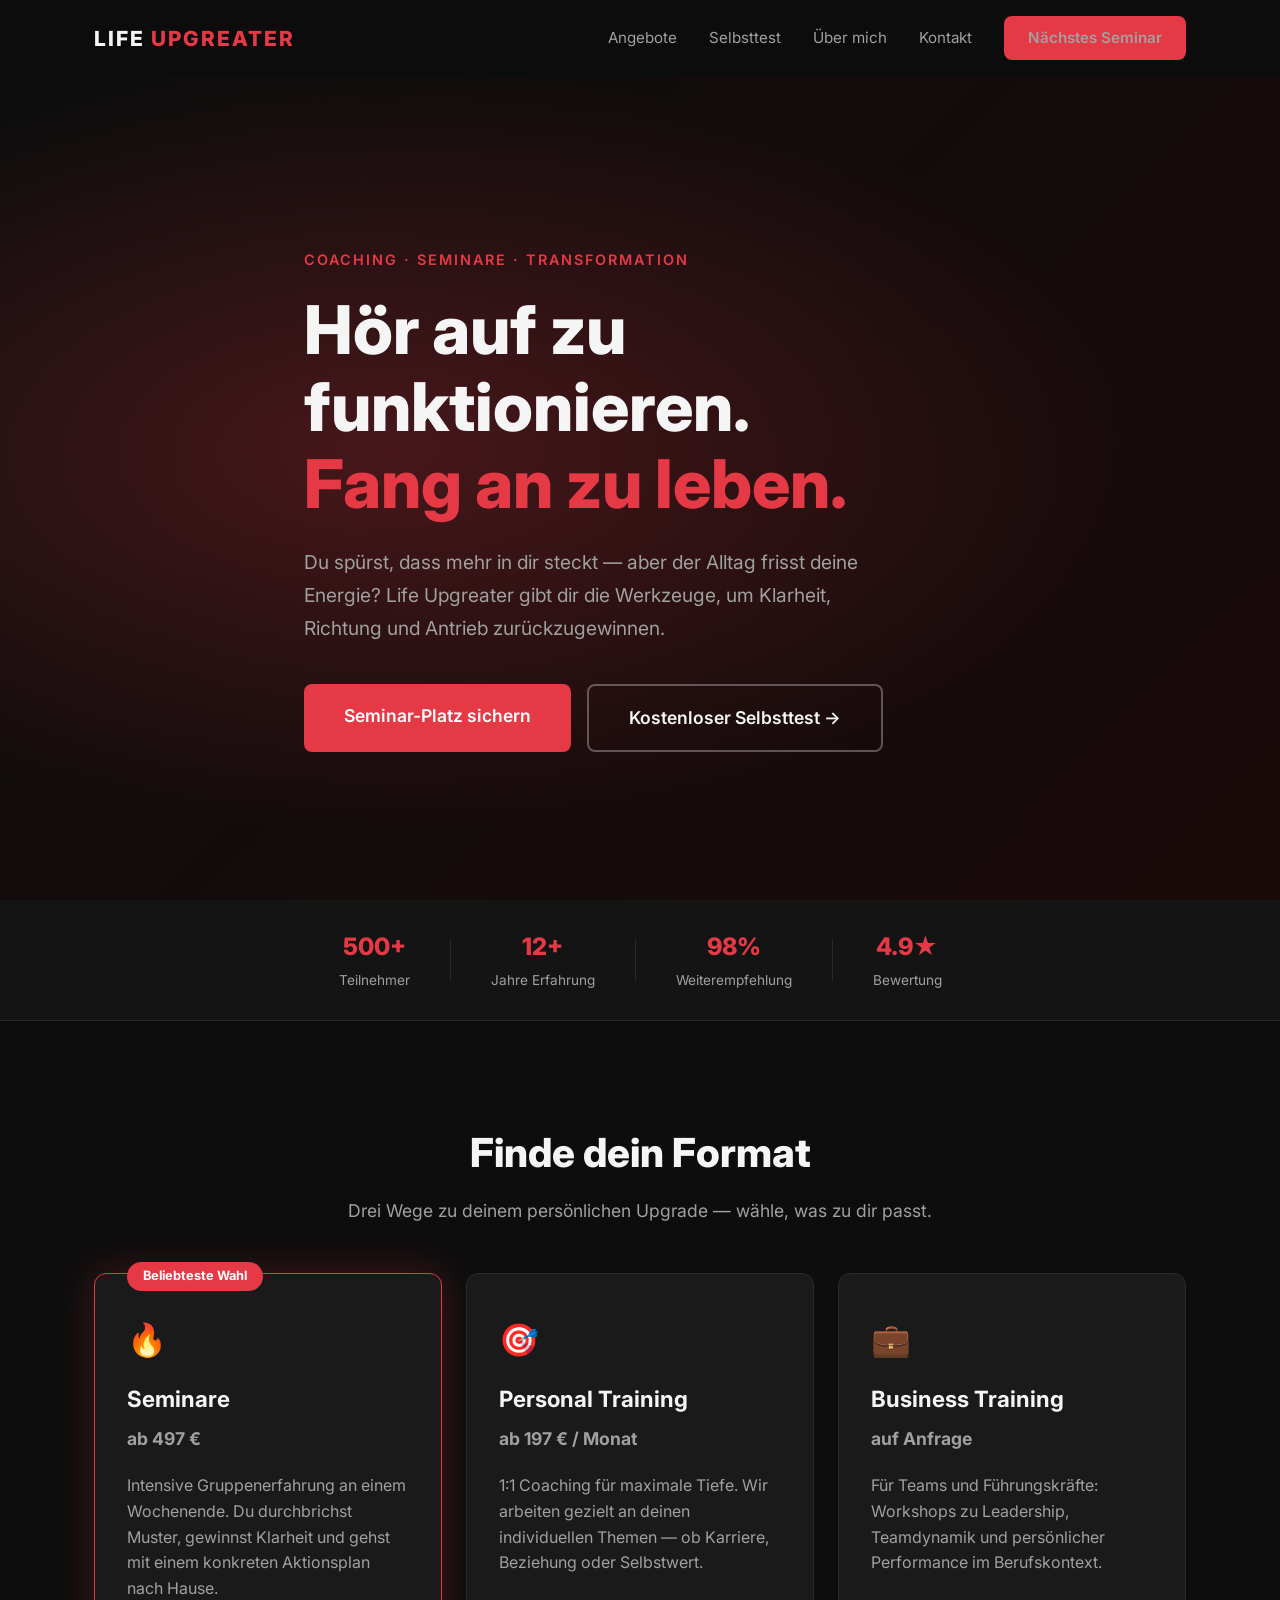
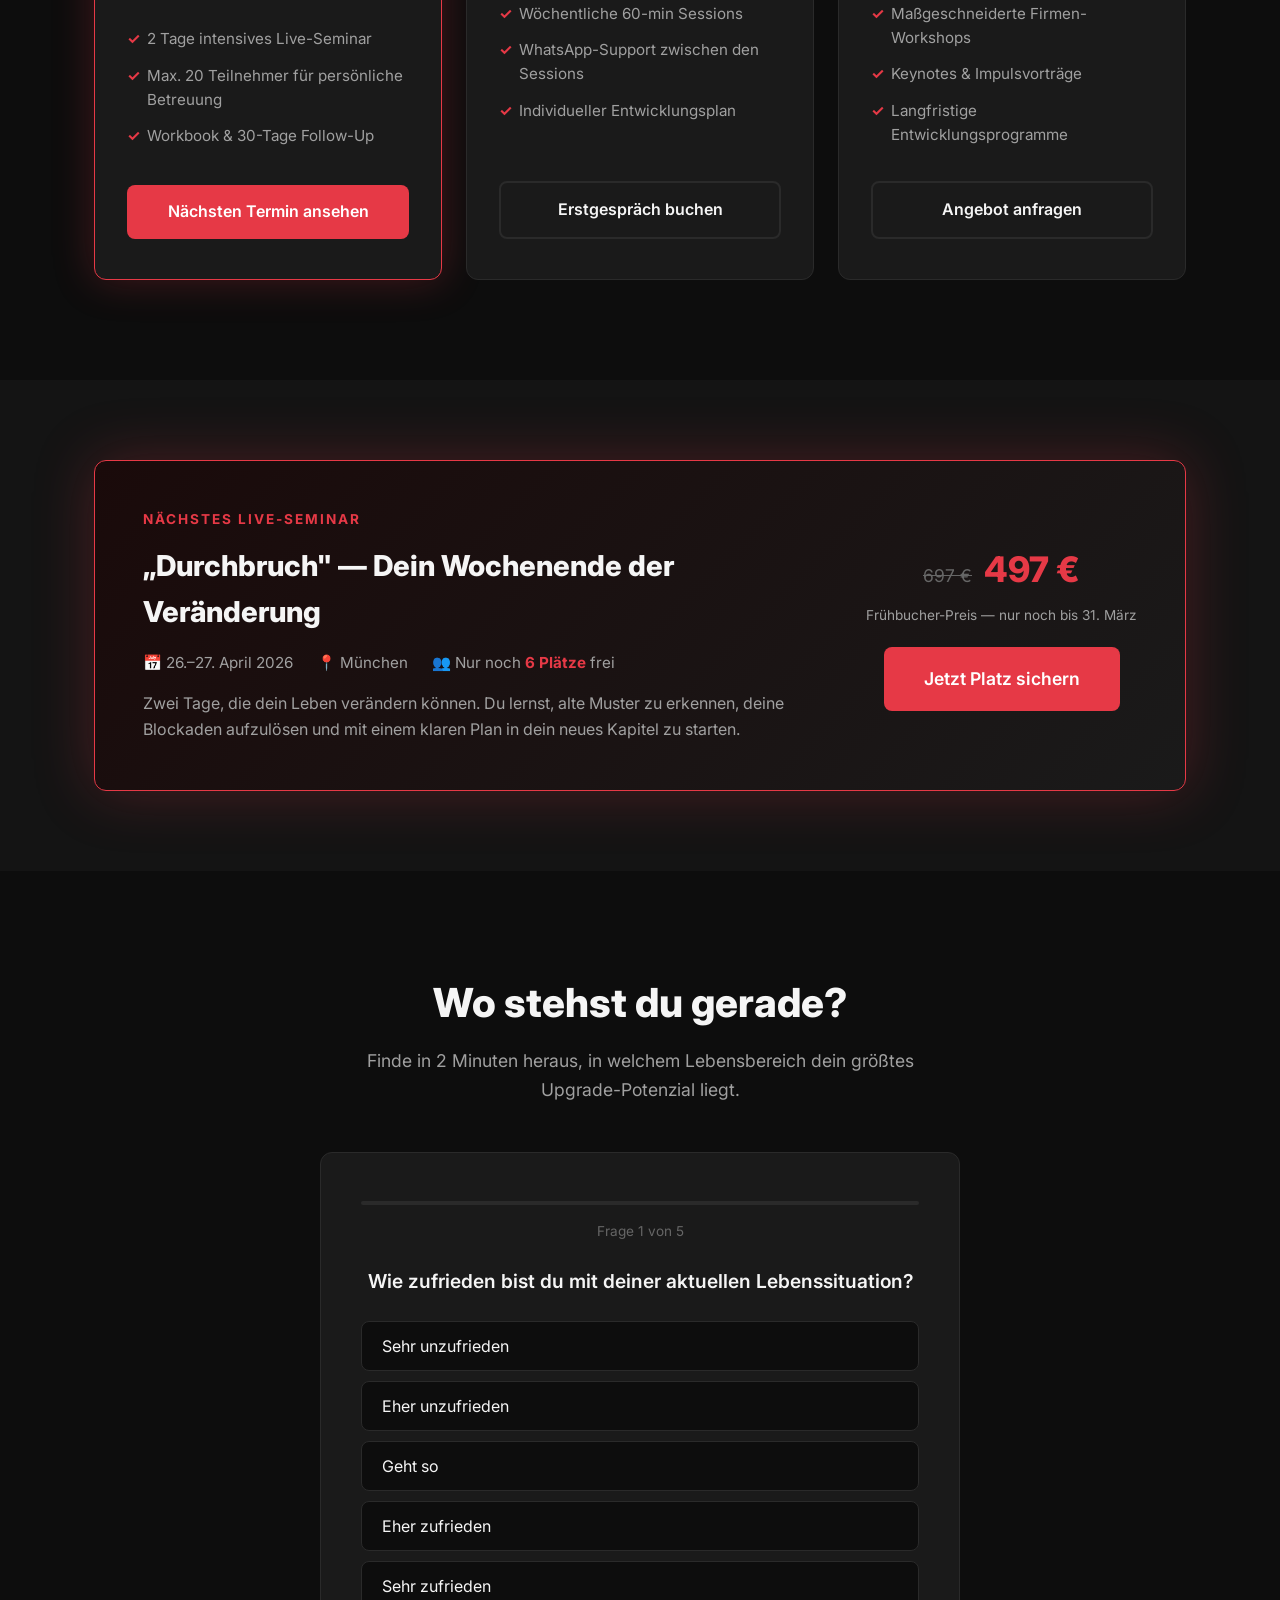
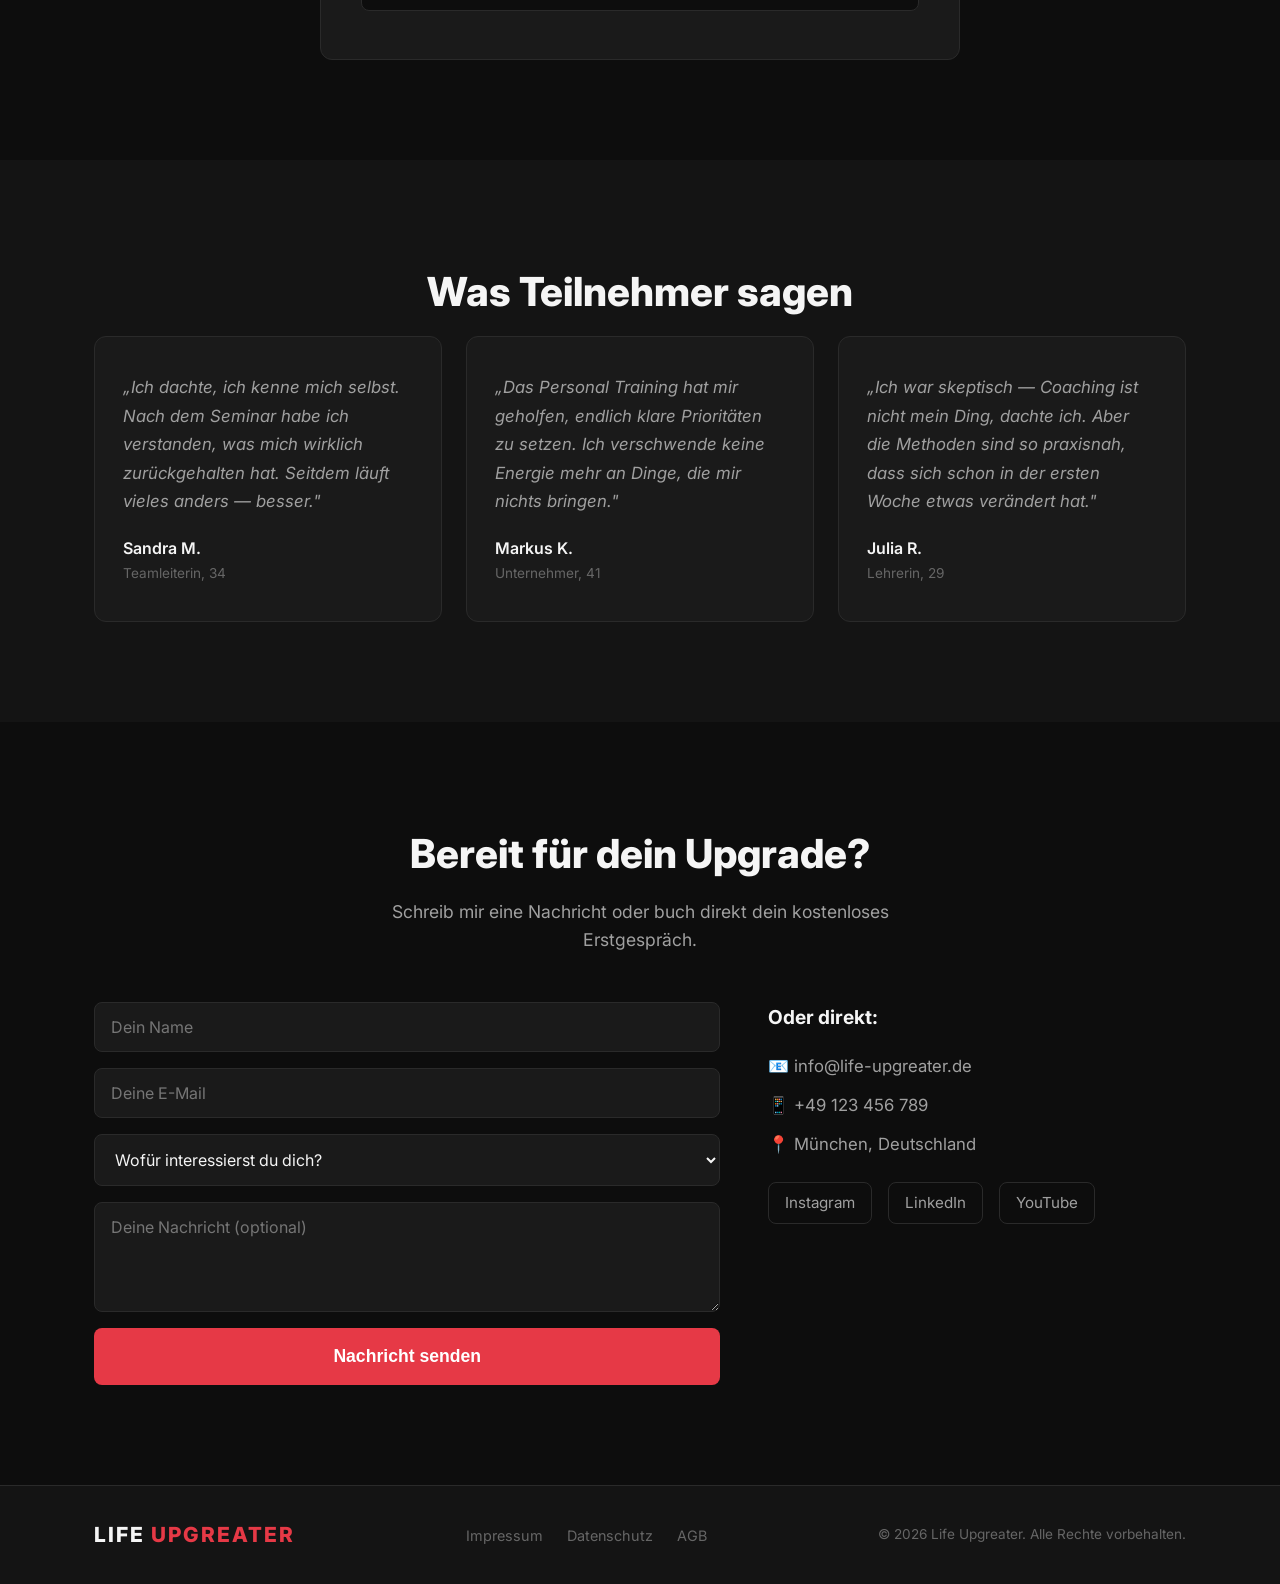
==== index.html @ 31b73127 "feat: Life Upgreater homepage with dark theme and conversion strategy - Hero section with dual CTA (" ====
<!DOCTYPE html>
<html lang="de">
<head>
  <meta charset="UTF-8">
  <meta name="viewport" content="width=device-width, initial-scale=1.0">
  <title>Life Upgreater — Dein Upgrade beginnt jetzt</title>
  <link rel="stylesheet" href="styles.css">
  <link rel="preconnect" href="https://fonts.googleapis.com">
  <link href="https://fonts.googleapis.com/css2?family=Inter:wght@400;500;600;700;800&display=swap" rel="stylesheet">
</head>
<body>

  <!-- ===================== NAVIGATION ===================== -->
  <nav class="navbar">
    <div class="container nav-container">
      <a href="#" class="logo">LIFE <span>UPGREATER</span></a>
      <button class="nav-toggle" aria-label="Menü öffnen">
        <span></span><span></span><span></span>
      </button>
      <ul class="nav-links">
        <li><a href="#angebote">Angebote</a></li>
        <li><a href="#selbsttest">Selbsttest</a></li>
        <li><a href="#ueber">Über mich</a></li>
        <li><a href="#kontakt">Kontakt</a></li>
        <li><a href="#seminar" class="btn btn-nav">Nächstes Seminar</a></li>
      </ul>
    </div>
  </nav>

  <!-- ===================== HERO SECTION ===================== -->
  <header class="hero" id="hero">
    <div class="hero-overlay"></div>
    <div class="container hero-content">
      <p class="hero-tag">Coaching · Seminare · Transformation</p>
      <h1>Hör auf zu funktionieren.<br><span class="highlight">Fang an zu leben.</span></h1>
      <p class="hero-sub">Du spürst, dass mehr in dir steckt — aber der Alltag frisst deine Energie? Life Upgreater gibt dir die Werkzeuge, um Klarheit, Richtung und Antrieb zurückzugewinnen.</p>
      <div class="hero-ctas">
        <a href="#seminar" class="btn btn-primary btn-lg">Seminar-Platz sichern</a>
        <a href="#selbsttest" class="btn btn-outline btn-lg">Kostenloser Selbsttest →</a>
      </div>
    </div>
  </header>

  <!-- ===================== VERTRAUENSLEISTE (NEU) ===================== -->
  <section class="trust-bar">
    <div class="container trust-container">
      <div class="trust-item">
        <span class="trust-number">500+</span>
        <span class="trust-label">Teilnehmer</span>
      </div>
      <div class="trust-divider"></div>
      <div class="trust-item">
        <span class="trust-number">12+</span>
        <span class="trust-label">Jahre Erfahrung</span>
      </div>
      <div class="trust-divider"></div>
      <div class="trust-item">
        <span class="trust-number">98%</span>
        <span class="trust-label">Weiterempfehlung</span>
      </div>
      <div class="trust-divider"></div>
      <div class="trust-item">
        <span class="trust-number">4.9★</span>
        <span class="trust-label">Bewertung</span>
      </div>
    </div>
  </section>

  <!-- ===================== ANGEBOTE (3 KARTEN) ===================== -->
  <section class="angebote" id="angebote">
    <div class="container">
      <h2 class="section-title">Finde dein Format</h2>
      <p class="section-sub">Drei Wege zu deinem persönlichen Upgrade — wähle, was zu dir passt.</p>

      <div class="cards-grid">
        <!-- Karte 1: Seminare (Hauptprodukt) -->
        <div class="card card-featured">
          <div class="card-badge">Beliebteste Wahl</div>
          <div class="card-icon">🔥</div>
          <h3>Seminare</h3>
          <p class="card-price">ab 497 €</p>
          <p>Intensive Gruppenerfahrung an einem Wochenende. Du durchbrichst Muster, gewinnst Klarheit und gehst mit einem konkreten Aktionsplan nach Hause.</p>
          <ul class="card-features">
            <li>2 Tage intensives Live-Seminar</li>
            <li>Max. 20 Teilnehmer für persönliche Betreuung</li>
            <li>Workbook & 30-Tage Follow-Up</li>
          </ul>
          <a href="#seminar" class="btn btn-primary">Nächsten Termin ansehen</a>
        </div>

        <!-- Karte 2: Personal Training -->
        <div class="card">
          <div class="card-icon">🎯</div>
          <h3>Personal Training</h3>
          <p class="card-price">ab 197 € / Monat</p>
          <p>1:1 Coaching für maximale Tiefe. Wir arbeiten gezielt an deinen individuellen Themen — ob Karriere, Beziehung oder Selbstwert.</p>
          <ul class="card-features">
            <li>Wöchentliche 60-min Sessions</li>
            <li>WhatsApp-Support zwischen den Sessions</li>
            <li>Individueller Entwicklungsplan</li>
          </ul>
          <a href="#kontakt" class="btn btn-secondary">Erstgespräch buchen</a>
        </div>

        <!-- Karte 3: Business Training -->
        <div class="card">
          <div class="card-icon">💼</div>
          <h3>Business Training</h3>
          <p class="card-price">auf Anfrage</p>
          <p>Für Teams und Führungskräfte: Workshops zu Leadership, Teamdynamik und persönlicher Performance im Berufskontext.</p>
          <ul class="card-features">
            <li>Maßgeschneiderte Firmen-Workshops</li>
            <li>Keynotes & Impulsvorträge</li>
            <li>Langfristige Entwicklungsprogramme</li>
          </ul>
          <a href="#kontakt" class="btn btn-secondary">Angebot anfragen</a>
        </div>
      </div>
    </div>
  </section>

  <!-- ===================== NÄCHSTES SEMINAR (DRINGLICHKEIT) ===================== -->
  <section class="seminar-cta" id="seminar">
    <div class="container">
      <div class="seminar-box">
        <div class="seminar-info">
          <p class="seminar-label">Nächstes Live-Seminar</p>
          <h2>„Durchbruch" — Dein Wochenende der Veränderung</h2>
          <div class="seminar-details">
            <span>📅 26.–27. April 2026</span>
            <span>📍 München</span>
            <span>👥 Nur noch <strong>6 Plätze</strong> frei</span>
          </div>
          <p>Zwei Tage, die dein Leben verändern können. Du lernst, alte Muster zu erkennen, deine Blockaden aufzulösen und mit einem klaren Plan in dein neues Kapitel zu starten.</p>
        </div>
        <div class="seminar-action">
          <p class="seminar-price"><span class="price-old">697 €</span> <span class="price-new">497 €</span></p>
          <p class="price-note">Frühbucher-Preis — nur noch bis 31. März</p>
          <a href="#kontakt" class="btn btn-primary btn-lg">Jetzt Platz sichern</a>
        </div>
      </div>
    </div>
  </section>

  <!-- ===================== SELBSTTEST + E-MAIL CAPTURE ===================== -->
  <section class="selbsttest" id="selbsttest">
    <div class="container">
      <h2 class="section-title">Wo stehst du gerade?</h2>
      <p class="section-sub">Finde in 2 Minuten heraus, in welchem Lebensbereich dein größtes Upgrade-Potenzial liegt.</p>

      <!-- Test Container -->
      <div class="test-container" id="testContainer">
        <!-- Fortschrittsbalken -->
        <div class="test-progress">
          <div class="test-progress-bar" id="progressBar"></div>
        </div>
        <p class="test-step" id="testStep">Frage 1 von 5</p>

        <!-- Fragen -->
        <div class="test-question active" data-question="1">
          <h3>Wie zufrieden bist du mit deiner aktuellen Lebenssituation?</h3>
          <div class="test-options">
            <button class="test-option" data-value="1">Sehr unzufrieden</button>
            <button class="test-option" data-value="2">Eher unzufrieden</button>
            <button class="test-option" data-value="3">Geht so</button>
            <button class="test-option" data-value="4">Eher zufrieden</button>
            <button class="test-option" data-value="5">Sehr zufrieden</button>
          </div>
        </div>

        <div class="test-question" data-question="2">
          <h3>Wie oft fühlst du dich im Alltag energielos oder ausgebrannt?</h3>
          <div class="test-options">
            <button class="test-option" data-value="5">Täglich</button>
            <button class="test-option" data-value="4">Mehrmals pro Woche</button>
            <button class="test-option" data-value="3">Gelegentlich</button>
            <button class="test-option" data-value="2">Selten</button>
            <button class="test-option" data-value="1">Nie</button>
          </div>
        </div>

        <div class="test-question" data-question="3">
          <h3>Hast du klare Ziele für die nächsten 12 Monate?</h3>
          <div class="test-options">
            <button class="test-option" data-value="5">Nein, gar nicht</button>
            <button class="test-option" data-value="4">Vage Vorstellungen</button>
            <button class="test-option" data-value="3">Teilweise</button>
            <button class="test-option" data-value="2">Ja, größtenteils</button>
            <button class="test-option" data-value="1">Ja, glasklar</button>
          </div>
        </div>

        <div class="test-question" data-question="4">
          <h3>Wie gut kannst du Grenzen setzen — beruflich und privat?</h3>
          <div class="test-options">
            <button class="test-option" data-value="5">Sehr schlecht</button>
            <button class="test-option" data-value="4">Eher schlecht</button>
            <button class="test-option" data-value="3">Mittelmäßig</button>
            <button class="test-option" data-value="2">Eher gut</button>
            <button class="test-option" data-value="1">Sehr gut</button>
          </div>
        </div>

        <div class="test-question" data-question="5">
          <h3>Wie oft schiebst du wichtige Entscheidungen vor dir her?</h3>
          <div class="test-options">
            <button class="test-option" data-value="5">Ständig</button>
            <button class="test-option" data-value="4">Oft</button>
            <button class="test-option" data-value="3">Manchmal</button>
            <button class="test-option" data-value="2">Selten</button>
            <button class="test-option" data-value="1">Nie</button>
          </div>
        </div>

        <!-- E-Mail Capture (nach dem Test) -->
        <div class="test-email" id="testEmail">
          <div class="test-email-icon">📊</div>
          <h3>Dein Ergebnis ist bereit!</h3>
          <p>Gib deine E-Mail-Adresse ein und erhalte deine persönliche Auswertung mit konkreten Tipps — kostenlos.</p>
          <form class="email-form" id="emailForm">
            <input type="email" placeholder="Deine E-Mail-Adresse" required>
            <button type="submit" class="btn btn-primary">Ergebnis erhalten</button>
          </form>
          <p class="email-note">Kein Spam. Du kannst dich jederzeit abmelden.</p>
        </div>

        <!-- Ergebnis -->
        <div class="test-result" id="testResult">
          <h3 id="resultTitle"></h3>
          <div class="result-meter">
            <div class="result-meter-fill" id="resultMeter"></div>
          </div>
          <p class="result-score" id="resultScore"></p>
          <p id="resultText"></p>
          <a href="#seminar" class="btn btn-primary">Dein nächster Schritt →</a>
        </div>
      </div>
    </div>
  </section>

  <!-- ===================== ZITAT / TESTIMONIALS ===================== -->
  <section class="testimonials" id="ueber">
    <div class="container">
      <h2 class="section-title">Was Teilnehmer sagen</h2>
      <div class="testimonials-grid">
        <blockquote class="testimonial">
          <p>„Ich dachte, ich kenne mich selbst. Nach dem Seminar habe ich verstanden, was mich wirklich zurückgehalten hat. Seitdem läuft vieles anders — besser."</p>
          <footer>
            <strong>Sandra M.</strong>
            <span>Teamleiterin, 34</span>
          </footer>
        </blockquote>
        <blockquote class="testimonial">
          <p>„Das Personal Training hat mir geholfen, endlich klare Prioritäten zu setzen. Ich verschwende keine Energie mehr an Dinge, die mir nichts bringen."</p>
          <footer>
            <strong>Markus K.</strong>
            <span>Unternehmer, 41</span>
          </footer>
        </blockquote>
        <blockquote class="testimonial">
          <p>„Ich war skeptisch — Coaching ist nicht mein Ding, dachte ich. Aber die Methoden sind so praxisnah, dass sich schon in der ersten Woche etwas verändert hat."</p>
          <footer>
            <strong>Julia R.</strong>
            <span>Lehrerin, 29</span>
          </footer>
        </blockquote>
      </div>
    </div>
  </section>

  <!-- ===================== KONTAKT / FOOTER ===================== -->
  <section class="kontakt" id="kontakt">
    <div class="container">
      <h2 class="section-title">Bereit für dein Upgrade?</h2>
      <p class="section-sub">Schreib mir eine Nachricht oder buch direkt dein kostenloses Erstgespräch.</p>
      <div class="kontakt-grid">
        <form class="kontakt-form" id="kontaktForm">
          <input type="text" placeholder="Dein Name" required>
          <input type="email" placeholder="Deine E-Mail" required>
          <select>
            <option value="" disabled selected>Wofür interessierst du dich?</option>
            <option value="seminar">Seminar</option>
            <option value="personal">Personal Training</option>
            <option value="business">Business Training</option>
            <option value="sonstiges">Sonstiges</option>
          </select>
          <textarea placeholder="Deine Nachricht (optional)" rows="4"></textarea>
          <button type="submit" class="btn btn-primary btn-lg">Nachricht senden</button>
        </form>
        <div class="kontakt-info">
          <h3>Oder direkt:</h3>
          <p>📧 info@life-upgreater.de</p>
          <p>📱 +49 123 456 789</p>
          <p>📍 München, Deutschland</p>
          <div class="social-links">
            <a href="#" aria-label="Instagram">Instagram</a>
            <a href="#" aria-label="LinkedIn">LinkedIn</a>
            <a href="#" aria-label="YouTube">YouTube</a>
          </div>
        </div>
      </div>
    </div>
  </section>

  <footer class="footer">
    <div class="container footer-container">
      <a href="#" class="logo">LIFE <span>UPGREATER</span></a>
      <div class="footer-links">
        <a href="#">Impressum</a>
        <a href="#">Datenschutz</a>
        <a href="#">AGB</a>
      </div>
      <p class="footer-copy">© 2026 Life Upgreater. Alle Rechte vorbehalten.</p>
    </div>
  </footer>

  <script src="script.js"></script>
</body>
</html>
---- styles.css ----
/* ===== RESET & BASE ===== */
*, *::before, *::after {
  margin: 0;
  padding: 0;
  box-sizing: border-box;
}

:root {
  --bg-dark: #0d0d0d;
  --bg-section: #141414;
  --bg-card: #1a1a1a;
  --bg-card-hover: #222;
  --text-primary: #f5f5f5;
  --text-secondary: #a0a0a0;
  --text-muted: #666;
  --accent: #e63946;
  --accent-hover: #ff4d5a;
  --accent-glow: rgba(230, 57, 70, 0.25);
  --border: #2a2a2a;
  --radius: 12px;
  --radius-sm: 8px;
  --transition: 0.3s ease;
}

html {
  scroll-behavior: smooth;
}

body {
  font-family: 'Inter', -apple-system, BlinkMacSystemFont, sans-serif;
  background: var(--bg-dark);
  color: var(--text-primary);
  line-height: 1.6;
  -webkit-font-smoothing: antialiased;
}

.container {
  max-width: 1140px;
  margin: 0 auto;
  padding: 0 24px;
}

img { max-width: 100%; display: block; }
a { text-decoration: none; color: inherit; }
ul { list-style: none; }

/* ===== BUTTONS ===== */
.btn {
  display: inline-block;
  padding: 14px 32px;
  border-radius: var(--radius-sm);
  font-weight: 600;
  font-size: 1rem;
  cursor: pointer;
  transition: var(--transition);
  border: none;
  text-align: center;
}

.btn-primary {
  background: var(--accent);
  color: #fff;
}
.btn-primary:hover {
  background: var(--accent-hover);
  box-shadow: 0 0 24px var(--accent-glow);
  transform: translateY(-2px);
}

.btn-secondary {
  background: transparent;
  color: var(--text-primary);
  border: 2px solid var(--border);
}
.btn-secondary:hover {
  border-color: var(--accent);
  color: var(--accent);
}

.btn-outline {
  background: transparent;
  color: var(--text-primary);
  border: 2px solid rgba(255,255,255,0.3);
}
.btn-outline:hover {
  border-color: #fff;
  background: rgba(255,255,255,0.05);
}

.btn-lg {
  padding: 18px 40px;
  font-size: 1.1rem;
}

.btn-nav {
  padding: 10px 24px;
  background: var(--accent);
  color: #fff;
  border-radius: var(--radius-sm);
  font-size: 0.9rem;
}
.btn-nav:hover {
  background: var(--accent-hover);
}

/* ===== NAVBAR ===== */
.navbar {
  position: fixed;
  top: 0;
  left: 0;
  right: 0;
  z-index: 1000;
  background: rgba(13, 13, 13, 0.9);
  backdrop-filter: blur(12px);
  border-bottom: 1px solid var(--border);
  padding: 16px 0;
}

.nav-container {
  display: flex;
  align-items: center;
  justify-content: space-between;
}

.logo {
  font-size: 1.3rem;
  font-weight: 800;
  letter-spacing: 2px;
  color: var(--text-primary);
}
.logo span {
  color: var(--accent);
}

.nav-links {
  display: flex;
  align-items: center;
  gap: 32px;
}
.nav-links a {
  font-size: 0.95rem;
  color: var(--text-secondary);
  transition: var(--transition);
}
.nav-links a:hover {
  color: var(--text-primary);
}

.nav-toggle {
  display: none;
  flex-direction: column;
  gap: 5px;
  background: none;
  border: none;
  cursor: pointer;
  padding: 4px;
}
.nav-toggle span {
  width: 24px;
  height: 2px;
  background: var(--text-primary);
  transition: var(--transition);
}

/* ===== HERO ===== */
.hero {
  position: relative;
  min-height: 100vh;
  display: flex;
  align-items: center;
  background: linear-gradient(135deg, #0d0d0d 0%, #1a0a0a 100%);
  overflow: hidden;
}

.hero-overlay {
  position: absolute;
  inset: 0;
  background: radial-gradient(ellipse at 30% 50%, var(--accent-glow) 0%, transparent 60%);
  pointer-events: none;
}

.hero-content {
  position: relative;
  z-index: 1;
  max-width: 720px;
  padding-top: 100px;
}

.hero-tag {
  color: var(--accent);
  font-size: 0.9rem;
  font-weight: 600;
  letter-spacing: 2px;
  text-transform: uppercase;
  margin-bottom: 20px;
}

.hero h1 {
  font-size: clamp(2.5rem, 5.5vw, 4.2rem);
  font-weight: 800;
  line-height: 1.15;
  margin-bottom: 24px;
}

.highlight {
  color: var(--accent);
}

.hero-sub {
  font-size: 1.2rem;
  color: var(--text-secondary);
  line-height: 1.7;
  margin-bottom: 40px;
  max-width: 580px;
}

.hero-ctas {
  display: flex;
  gap: 16px;
  flex-wrap: wrap;
}

/* ===== TRUST BAR ===== */
.trust-bar {
  background: var(--bg-section);
  border-bottom: 1px solid var(--border);
  padding: 28px 0;
}

.trust-container {
  display: flex;
  align-items: center;
  justify-content: center;
  gap: 40px;
}

.trust-item {
  display: flex;
  flex-direction: column;
  align-items: center;
  gap: 4px;
}

.trust-number {
  font-size: 1.5rem;
  font-weight: 800;
  color: var(--accent);
}

.trust-label {
  font-size: 0.85rem;
  color: var(--text-secondary);
}

.trust-divider {
  width: 1px;
  height: 40px;
  background: var(--border);
}

/* ===== SECTION TITLES ===== */
.section-title {
  font-size: clamp(1.8rem, 3.5vw, 2.5rem);
  font-weight: 800;
  text-align: center;
  margin-bottom: 12px;
}

.section-sub {
  font-size: 1.1rem;
  color: var(--text-secondary);
  text-align: center;
  max-width: 600px;
  margin: 0 auto 48px;
}

/* ===== ANGEBOTE (CARDS) ===== */
.angebote {
  padding: 100px 0;
  background: var(--bg-dark);
}

.cards-grid {
  display: grid;
  grid-template-columns: repeat(3, 1fr);
  gap: 24px;
}

.card {
  background: var(--bg-card);
  border: 1px solid var(--border);
  border-radius: var(--radius);
  padding: 40px 32px;
  display: flex;
  flex-direction: column;
  transition: var(--transition);
  position: relative;
}
.card:hover {
  background: var(--bg-card-hover);
  transform: translateY(-4px);
  border-color: var(--text-muted);
}

.card-featured {
  border-color: var(--accent);
  box-shadow: 0 0 40px var(--accent-glow);
}
.card-featured:hover {
  border-color: var(--accent-hover);
}

.card-badge {
  position: absolute;
  top: -12px;
  left: 32px;
  background: var(--accent);
  color: #fff;
  font-size: 0.8rem;
  font-weight: 700;
  padding: 4px 16px;
  border-radius: 20px;
}

.card-icon {
  font-size: 2rem;
  margin-bottom: 16px;
}

.card h3 {
  font-size: 1.4rem;
  font-weight: 700;
  margin-bottom: 8px;
}

.card-price {
  color: var(--accent);
  font-weight: 700;
  font-size: 1.1rem;
  margin-bottom: 16px;
}

.card p {
  color: var(--text-secondary);
  margin-bottom: 20px;
  line-height: 1.6;
}

.card-features {
  margin-bottom: 28px;
  flex-grow: 1;
}
.card-features li {
  padding: 6px 0;
  color: var(--text-secondary);
  font-size: 0.95rem;
  position: relative;
  padding-left: 20px;
}
.card-features li::before {
  content: '✓';
  position: absolute;
  left: 0;
  color: var(--accent);
  font-weight: 700;
}

.card .btn {
  width: 100%;
}

/* ===== SEMINAR CTA ===== */
.seminar-cta {
  padding: 80px 0;
  background: var(--bg-section);
}

.seminar-box {
  display: flex;
  align-items: center;
  gap: 60px;
  background: linear-gradient(135deg, #1a0a0a, var(--bg-card));
  border: 1px solid var(--accent);
  border-radius: var(--radius);
  padding: 48px;
  box-shadow: 0 0 60px var(--accent-glow);
}

.seminar-info {
  flex: 1;
}

.seminar-label {
  color: var(--accent);
  font-size: 0.85rem;
  font-weight: 700;
  text-transform: uppercase;
  letter-spacing: 2px;
  margin-bottom: 12px;
}

.seminar-info h2 {
  font-size: 1.8rem;
  font-weight: 800;
  margin-bottom: 16px;
}

.seminar-details {
  display: flex;
  gap: 24px;
  margin-bottom: 16px;
  flex-wrap: wrap;
}
.seminar-details span {
  color: var(--text-secondary);
  font-size: 0.95rem;
}
.seminar-details strong {
  color: var(--accent);
}

.seminar-info p:last-child {
  color: var(--text-secondary);
  line-height: 1.6;
}

.seminar-action {
  text-align: center;
  min-width: 240px;
}

.seminar-price {
  margin-bottom: 8px;
}
.price-old {
  text-decoration: line-through;
  color: var(--text-muted);
  font-size: 1.1rem;
  margin-right: 8px;
}
.price-new {
  font-size: 2.2rem;
  font-weight: 800;
  color: var(--accent);
}
.price-note {
  color: var(--text-secondary);
  font-size: 0.85rem;
  margin-bottom: 20px;
}

/* ===== SELBSTTEST ===== */
.selbsttest {
  padding: 100px 0;
  background: var(--bg-dark);
}

.test-container {
  max-width: 640px;
  margin: 0 auto;
  background: var(--bg-card);
  border: 1px solid var(--border);
  border-radius: var(--radius);
  padding: 48px 40px;
}

.test-progress {
  height: 4px;
  background: var(--border);
  border-radius: 2px;
  margin-bottom: 16px;
  overflow: hidden;
}
.test-progress-bar {
  height: 100%;
  width: 0%;
  background: var(--accent);
  border-radius: 2px;
  transition: width 0.4s ease;
}

.test-step {
  font-size: 0.85rem;
  color: var(--text-muted);
  margin-bottom: 24px;
  text-align: center;
}

.test-question {
  display: none;
}
.test-question.active {
  display: block;
}

.test-question h3 {
  font-size: 1.2rem;
  font-weight: 600;
  text-align: center;
  margin-bottom: 24px;
}

.test-options {
  display: flex;
  flex-direction: column;
  gap: 10px;
}

.test-option {
  background: var(--bg-dark);
  border: 1px solid var(--border);
  color: var(--text-primary);
  padding: 14px 20px;
  border-radius: var(--radius-sm);
  font-size: 1rem;
  cursor: pointer;
  transition: var(--transition);
  text-align: left;
  font-family: inherit;
}
.test-option:hover {
  border-color: var(--accent);
  background: rgba(230, 57, 70, 0.08);
}

.test-email,
.test-result {
  display: none;
  text-align: center;
}

.test-email-icon {
  font-size: 3rem;
  margin-bottom: 16px;
}

.test-email h3,
.test-result h3 {
  font-size: 1.4rem;
  font-weight: 700;
  margin-bottom: 12px;
}

.test-email p {
  color: var(--text-secondary);
  margin-bottom: 24px;
}

.email-form {
  display: flex;
  gap: 12px;
  max-width: 440px;
  margin: 0 auto;
}
.email-form input {
  flex: 1;
  padding: 14px 16px;
  background: var(--bg-dark);
  border: 1px solid var(--border);
  border-radius: var(--radius-sm);
  color: var(--text-primary);
  font-size: 1rem;
  font-family: inherit;
}
.email-form input:focus {
  outline: none;
  border-color: var(--accent);
}

.email-note {
  font-size: 0.8rem;
  color: var(--text-muted);
  margin-top: 12px;
}

.result-meter {
  height: 8px;
  background: var(--border);
  border-radius: 4px;
  margin: 20px 0;
  overflow: hidden;
}
.result-meter-fill {
  height: 100%;
  background: linear-gradient(90deg, #2ecc71, #f1c40f, var(--accent));
  border-radius: 4px;
  transition: width 1s ease;
  width: 0%;
}

.result-score {
  font-size: 1.1rem;
  font-weight: 700;
  color: var(--accent);
  margin-bottom: 12px;
}

.test-result p {
  color: var(--text-secondary);
  margin-bottom: 24px;
}

/* ===== TESTIMONIALS ===== */
.testimonials {
  padding: 100px 0;
  background: var(--bg-section);
}

.testimonials-grid {
  display: grid;
  grid-template-columns: repeat(3, 1fr);
  gap: 24px;
}

.testimonial {
  background: var(--bg-card);
  border: 1px solid var(--border);
  border-radius: var(--radius);
  padding: 36px 28px;
  transition: var(--transition);
}
.testimonial:hover {
  border-color: var(--text-muted);
  transform: translateY(-2px);
}

.testimonial p {
  font-size: 1.05rem;
  line-height: 1.7;
  color: var(--text-secondary);
  font-style: italic;
  margin-bottom: 20px;
}

.testimonial footer {
  display: flex;
  flex-direction: column;
  gap: 2px;
}
.testimonial footer strong {
  color: var(--text-primary);
  font-weight: 600;
}
.testimonial footer span {
  font-size: 0.85rem;
  color: var(--text-muted);
}

/* ===== KONTAKT ===== */
.kontakt {
  padding: 100px 0;
  background: var(--bg-dark);
}

.kontakt-grid {
  display: grid;
  grid-template-columns: 1.2fr 0.8fr;
  gap: 48px;
  align-items: start;
}

.kontakt-form {
  display: flex;
  flex-direction: column;
  gap: 16px;
}

.kontakt-form input,
.kontakt-form select,
.kontakt-form textarea {
  padding: 14px 16px;
  background: var(--bg-card);
  border: 1px solid var(--border);
  border-radius: var(--radius-sm);
  color: var(--text-primary);
  font-size: 1rem;
  font-family: inherit;
  transition: var(--transition);
}
.kontakt-form input:focus,
.kontakt-form select:focus,
.kontakt-form textarea:focus {
  outline: none;
  border-color: var(--accent);
}
.kontakt-form select {
  cursor: pointer;
}
.kontakt-form select option {
  background: var(--bg-card);
}

.kontakt-info h3 {
  font-size: 1.2rem;
  margin-bottom: 20px;
}
.kontakt-info p {
  color: var(--text-secondary);
  margin-bottom: 12px;
  font-size: 1.05rem;
}

.social-links {
  display: flex;
  gap: 16px;
  margin-top: 24px;
}
.social-links a {
  color: var(--text-secondary);
  font-size: 0.95rem;
  transition: var(--transition);
  padding: 8px 16px;
  border: 1px solid var(--border);
  border-radius: var(--radius-sm);
}
.social-links a:hover {
  color: var(--accent);
  border-color: var(--accent);
}

/* ===== FOOTER ===== */
.footer {
  background: var(--bg-section);
  border-top: 1px solid var(--border);
  padding: 32px 0;
}

.footer-container {
  display: flex;
  align-items: center;
  justify-content: space-between;
  flex-wrap: wrap;
  gap: 16px;
}

.footer-links {
  display: flex;
  gap: 24px;
}
.footer-links a {
  color: var(--text-muted);
  font-size: 0.9rem;
  transition: var(--transition);
}
.footer-links a:hover {
  color: var(--text-primary);
}

.footer-copy {
  color: var(--text-muted);
  font-size: 0.85rem;
}

/* ===== RESPONSIVE ===== */
@media (max-width: 968px) {
  .cards-grid,
  .testimonials-grid {
    grid-template-columns: 1fr;
    max-width: 480px;
    margin-left: auto;
    margin-right: auto;
  }

  .seminar-box {
    flex-direction: column;
    text-align: center;
    padding: 36px 24px;
  }

  .seminar-details {
    justify-content: center;
  }

  .kontakt-grid {
    grid-template-columns: 1fr;
  }
}

@media (max-width: 768px) {
  .nav-links {
    display: none;
    position: absolute;
    top: 100%;
    left: 0;
    right: 0;
    background: rgba(13, 13, 13, 0.98);
    flex-direction: column;
    padding: 24px;
    gap: 16px;
    border-bottom: 1px solid var(--border);
  }
  .nav-links.active {
    display: flex;
  }

  .nav-toggle {
    display: flex;
  }

  .hero-content {
    padding-top: 120px;
  }

  .hero-ctas {
    flex-direction: column;
  }
  .hero-ctas .btn {
    text-align: center;
  }

  .trust-container {
    flex-wrap: wrap;
    gap: 24px;
  }
  .trust-divider {
    display: none;
  }
  .trust-item {
    flex: 0 0 calc(50% - 12px);
  }

  .test-container {
    padding: 32px 20px;
  }

  .email-form {
    flex-direction: column;
  }

  .footer-container {
    flex-direction: column;
    text-align: center;
  }
}
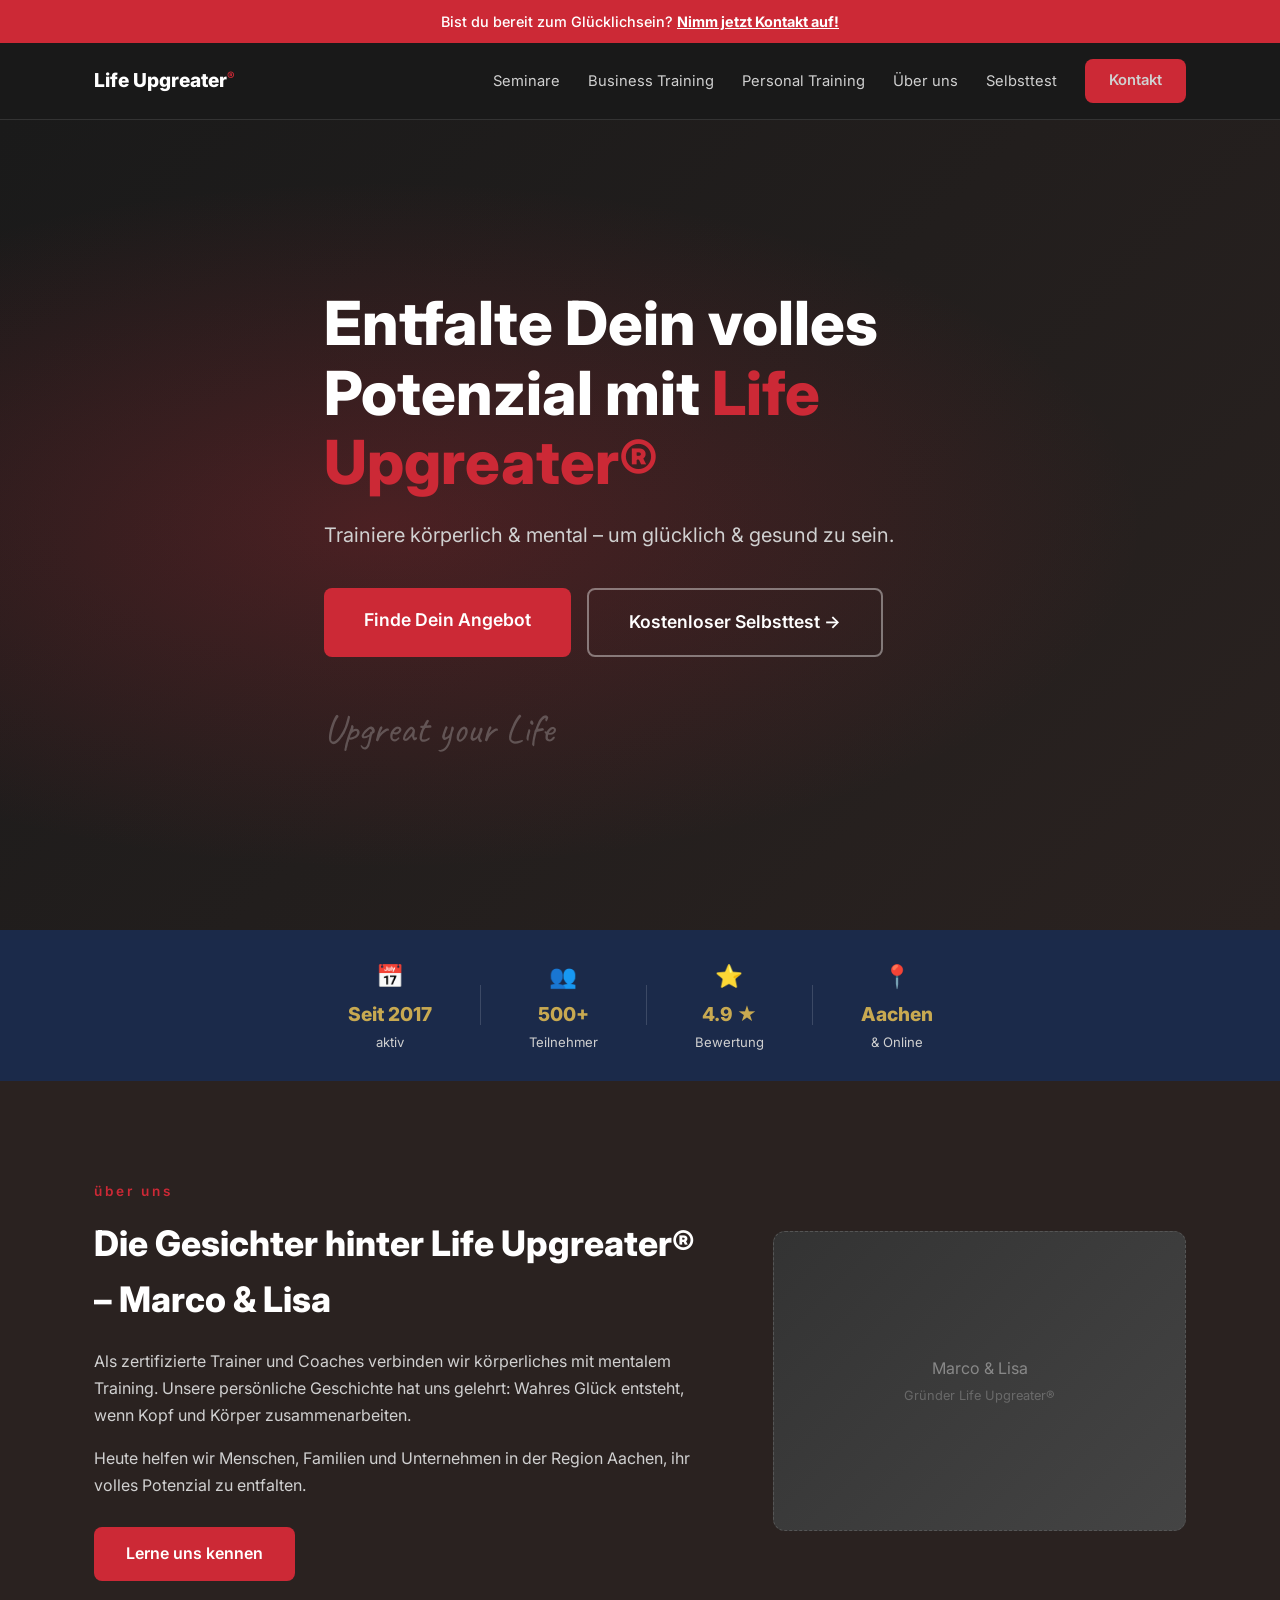
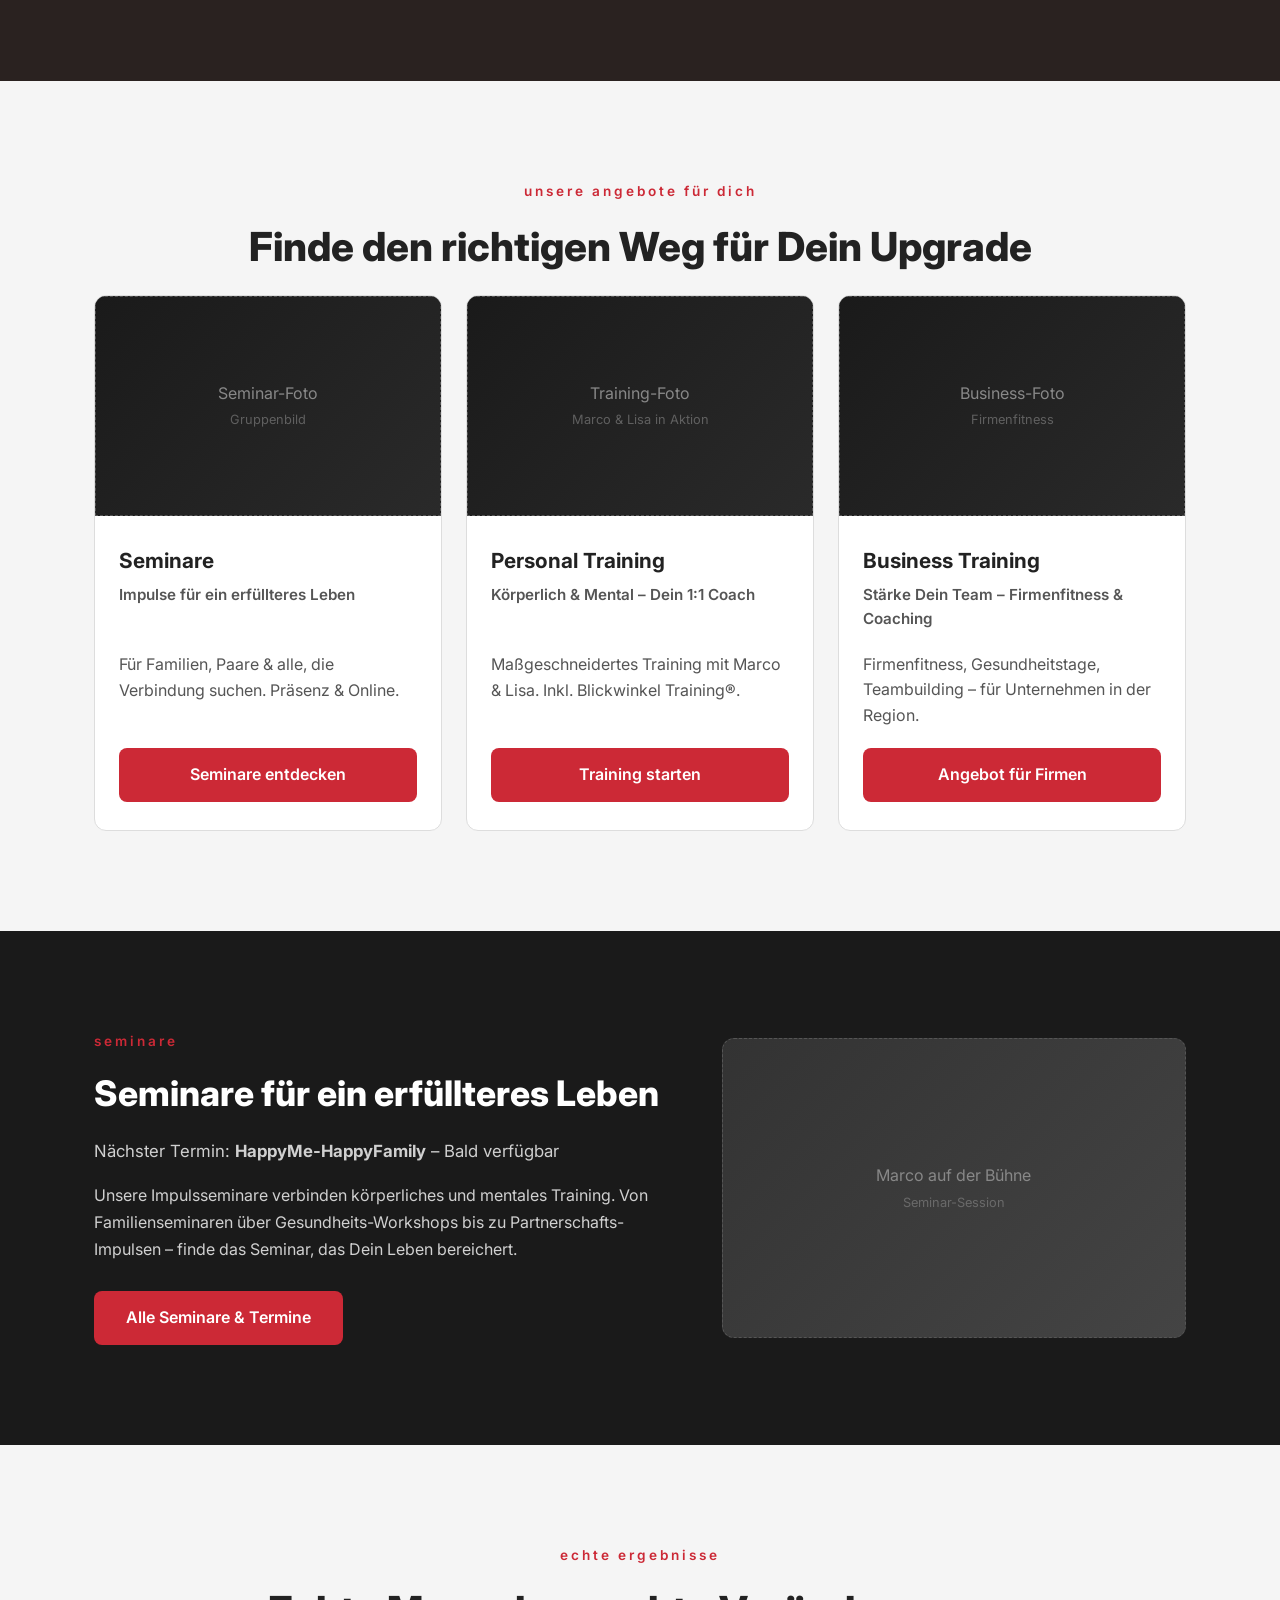
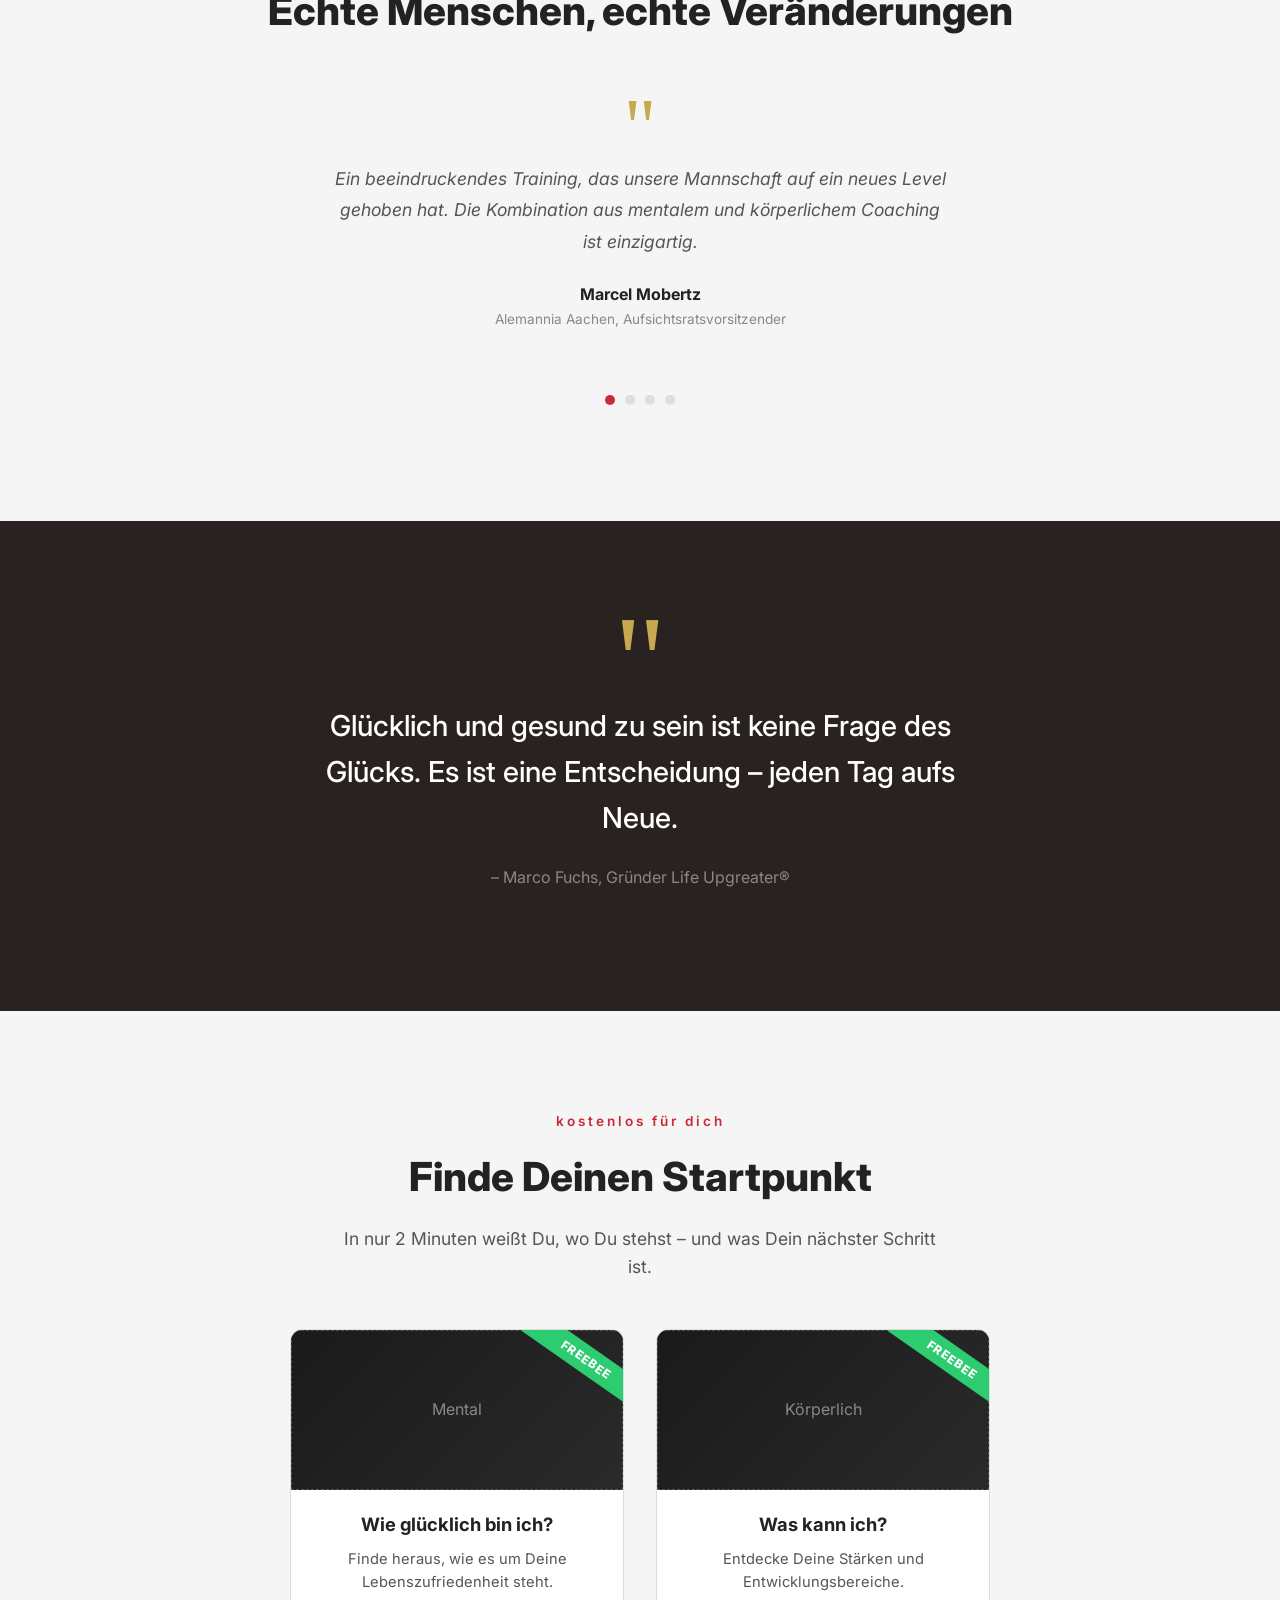
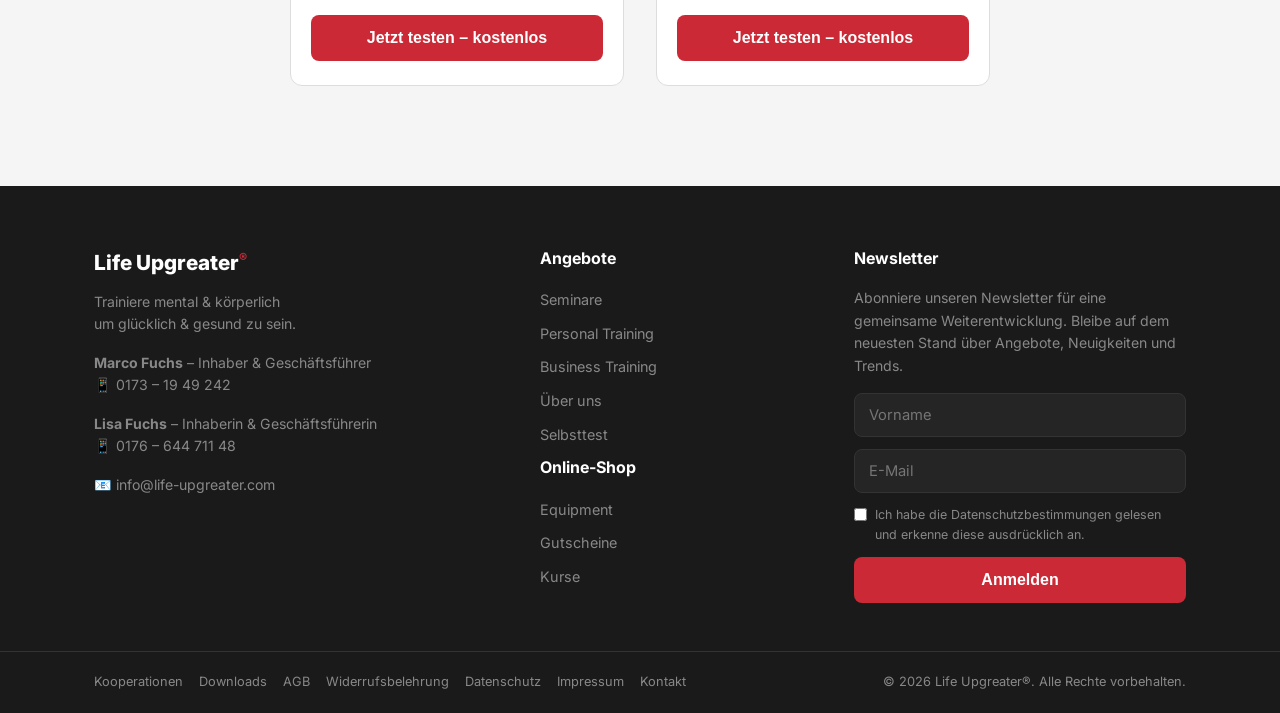
==== commit 525d2169: "refactor: rebuild homepage from mockup PDF + specification document Completely rebuilt the homepage " ====
--- a/index.html
+++ b/index.html
@@ -3,162 +3,278 @@
 <head>
   <meta charset="UTF-8">
   <meta name="viewport" content="width=device-width, initial-scale=1.0">
-  <title>Life Upgreater — Dein Upgrade beginnt jetzt</title>
+  <title>Life Upgreater® — Upgreat your Life</title>
   <link rel="stylesheet" href="styles.css">
   <link rel="preconnect" href="https://fonts.googleapis.com">
-  <link href="https://fonts.googleapis.com/css2?family=Inter:wght@400;500;600;700;800&display=swap" rel="stylesheet">
+  <link href="https://fonts.googleapis.com/css2?family=Inter:wght@400;500;600;700;800&family=Caveat:wght@600&display=swap" rel="stylesheet">
 </head>
 <body>
 
-  <!-- ===================== NAVIGATION ===================== -->
-  <nav class="navbar">
+  <!-- ===== SEKTION 0a: ANNOUNCEMENT BAR ===== -->
+  <div class="announcement-bar">
+    <div class="container">
+      <p>Bist du bereit zum Glücklichsein? <a href="#kontakt">Nimm jetzt Kontakt auf!</a></p>
+    </div>
+  </div>
+
+  <!-- ===== SEKTION 0b: HAUPTNAVIGATION ===== -->
+  <nav class="navbar" id="navbar">
     <div class="container nav-container">
-      <a href="#" class="logo">LIFE <span>UPGREATER</span></a>
+      <a href="#" class="logo">Life Upgreater<sup>®</sup></a>
       <button class="nav-toggle" aria-label="Menü öffnen">
         <span></span><span></span><span></span>
       </button>
       <ul class="nav-links">
-        <li><a href="#angebote">Angebote</a></li>
+        <li><a href="#seminare">Seminare</a></li>
+        <li><a href="#angebote">Business Training</a></li>
+        <li><a href="#angebote">Personal Training</a></li>
+        <li><a href="#ueber">Über uns</a></li>
         <li><a href="#selbsttest">Selbsttest</a></li>
-        <li><a href="#ueber">Über mich</a></li>
-        <li><a href="#kontakt">Kontakt</a></li>
-        <li><a href="#seminar" class="btn btn-nav">Nächstes Seminar</a></li>
+        <li><a href="#kontakt" class="btn btn-nav">Kontakt</a></li>
       </ul>
     </div>
   </nav>
 
-  <!-- ===================== HERO SECTION ===================== -->
+  <!-- ===== SEKTION 1: HERO ===== -->
   <header class="hero" id="hero">
     <div class="hero-overlay"></div>
     <div class="container hero-content">
-      <p class="hero-tag">Coaching · Seminare · Transformation</p>
-      <h1>Hör auf zu funktionieren.<br><span class="highlight">Fang an zu leben.</span></h1>
-      <p class="hero-sub">Du spürst, dass mehr in dir steckt — aber der Alltag frisst deine Energie? Life Upgreater gibt dir die Werkzeuge, um Klarheit, Richtung und Antrieb zurückzugewinnen.</p>
+      <h1>Entfalte Dein volles Potenzial mit <span class="highlight">Life Upgreater®</span></h1>
+      <p class="hero-sub">Trainiere körperlich & mental – um glücklich & gesund zu sein.</p>
       <div class="hero-ctas">
-        <a href="#seminar" class="btn btn-primary btn-lg">Seminar-Platz sichern</a>
+        <a href="#angebote" class="btn btn-primary btn-lg">Finde Dein Angebot</a>
         <a href="#selbsttest" class="btn btn-outline btn-lg">Kostenloser Selbsttest →</a>
       </div>
+      <span class="hero-handwriting">Upgreat your Life</span>
     </div>
   </header>
 
-  <!-- ===================== VERTRAUENSLEISTE (NEU) ===================== -->
+  <!-- ===== SEKTION 2: VERTRAUENSLEISTE (NEU) ===== -->
   <section class="trust-bar">
     <div class="container trust-container">
       <div class="trust-item">
+        <span class="trust-icon">📅</span>
+        <span class="trust-number">Seit 2017</span>
+        <span class="trust-label">aktiv</span>
+      </div>
+      <div class="trust-divider"></div>
+      <div class="trust-item">
+        <span class="trust-icon">👥</span>
         <span class="trust-number">500+</span>
         <span class="trust-label">Teilnehmer</span>
       </div>
       <div class="trust-divider"></div>
       <div class="trust-item">
-        <span class="trust-number">12+</span>
-        <span class="trust-label">Jahre Erfahrung</span>
+        <span class="trust-icon">⭐</span>
+        <span class="trust-number">4.9 ★</span>
+        <span class="trust-label">Bewertung</span>
       </div>
       <div class="trust-divider"></div>
       <div class="trust-item">
-        <span class="trust-number">98%</span>
-        <span class="trust-label">Weiterempfehlung</span>
-      </div>
-      <div class="trust-divider"></div>
-      <div class="trust-item">
-        <span class="trust-number">4.9★</span>
-        <span class="trust-label">Bewertung</span>
-      </div>
-    </div>
-  </section>
-
-  <!-- ===================== ANGEBOTE (3 KARTEN) ===================== -->
+        <span class="trust-icon">📍</span>
+        <span class="trust-number">Aachen</span>
+        <span class="trust-label">& Online</span>
+      </div>
+    </div>
+  </section>
+
+  <!-- ===== SEKTION 3: ÜBER UNS TEASER ===== -->
+  <section class="ueber-uns" id="ueber">
+    <div class="container ueber-grid">
+      <div class="ueber-text">
+        <span class="section-label">Über uns</span>
+        <h2>Die Gesichter hinter Life Upgreater® – Marco & Lisa</h2>
+        <p>Als zertifizierte Trainer und Coaches verbinden wir körperliches mit mentalem Training. Unsere persönliche Geschichte hat uns gelehrt: Wahres Glück entsteht, wenn Kopf und Körper zusammenarbeiten.</p>
+        <p>Heute helfen wir Menschen, Familien und Unternehmen in der Region Aachen, ihr volles Potenzial zu entfalten.</p>
+        <a href="#kontakt" class="btn btn-primary">Lerne uns kennen</a>
+      </div>
+      <div class="ueber-image">
+        <div class="image-placeholder">
+          <span>Marco & Lisa</span>
+          <small>Gründer Life Upgreater®</small>
+        </div>
+      </div>
+    </div>
+  </section>
+
+  <!-- ===== SEKTION 4: ANGEBOTE – 3 KARTEN ===== -->
   <section class="angebote" id="angebote">
     <div class="container">
-      <h2 class="section-title">Finde dein Format</h2>
-      <p class="section-sub">Drei Wege zu deinem persönlichen Upgrade — wähle, was zu dir passt.</p>
+      <span class="section-label center">Unsere Angebote für Dich</span>
+      <h2 class="section-title">Finde den richtigen Weg für Dein Upgrade</h2>
 
       <div class="cards-grid">
-        <!-- Karte 1: Seminare (Hauptprodukt) -->
-        <div class="card card-featured">
-          <div class="card-badge">Beliebteste Wahl</div>
-          <div class="card-icon">🔥</div>
-          <h3>Seminare</h3>
-          <p class="card-price">ab 497 €</p>
-          <p>Intensive Gruppenerfahrung an einem Wochenende. Du durchbrichst Muster, gewinnst Klarheit und gehst mit einem konkreten Aktionsplan nach Hause.</p>
-          <ul class="card-features">
-            <li>2 Tage intensives Live-Seminar</li>
-            <li>Max. 20 Teilnehmer für persönliche Betreuung</li>
-            <li>Workbook & 30-Tage Follow-Up</li>
-          </ul>
-          <a href="#seminar" class="btn btn-primary">Nächsten Termin ansehen</a>
+        <!-- Karte 1: Seminare (Hauptangebot) -->
+        <div class="card card-light">
+          <div class="card-image">
+            <div class="image-placeholder dark">
+              <span>Seminar-Foto</span>
+              <small>Gruppenbild</small>
+            </div>
+          </div>
+          <div class="card-body">
+            <h3>Seminare</h3>
+            <p class="card-subtitle">Impulse für ein erfüllteres Leben</p>
+            <p>Für Familien, Paare & alle, die Verbindung suchen. Präsenz & Online.</p>
+            <a href="#seminare" class="btn btn-primary">Seminare entdecken</a>
+          </div>
         </div>
 
         <!-- Karte 2: Personal Training -->
-        <div class="card">
-          <div class="card-icon">🎯</div>
-          <h3>Personal Training</h3>
-          <p class="card-price">ab 197 € / Monat</p>
-          <p>1:1 Coaching für maximale Tiefe. Wir arbeiten gezielt an deinen individuellen Themen — ob Karriere, Beziehung oder Selbstwert.</p>
-          <ul class="card-features">
-            <li>Wöchentliche 60-min Sessions</li>
-            <li>WhatsApp-Support zwischen den Sessions</li>
-            <li>Individueller Entwicklungsplan</li>
-          </ul>
-          <a href="#kontakt" class="btn btn-secondary">Erstgespräch buchen</a>
+        <div class="card card-light">
+          <div class="card-image">
+            <div class="image-placeholder dark">
+              <span>Training-Foto</span>
+              <small>Marco & Lisa in Aktion</small>
+            </div>
+          </div>
+          <div class="card-body">
+            <h3>Personal Training</h3>
+            <p class="card-subtitle">Körperlich & Mental – Dein 1:1 Coach</p>
+            <p>Maßgeschneidertes Training mit Marco & Lisa. Inkl. Blickwinkel Training®.</p>
+            <a href="#kontakt" class="btn btn-primary">Training starten</a>
+          </div>
         </div>
 
         <!-- Karte 3: Business Training -->
-        <div class="card">
-          <div class="card-icon">💼</div>
-          <h3>Business Training</h3>
-          <p class="card-price">auf Anfrage</p>
-          <p>Für Teams und Führungskräfte: Workshops zu Leadership, Teamdynamik und persönlicher Performance im Berufskontext.</p>
-          <ul class="card-features">
-            <li>Maßgeschneiderte Firmen-Workshops</li>
-            <li>Keynotes & Impulsvorträge</li>
-            <li>Langfristige Entwicklungsprogramme</li>
-          </ul>
-          <a href="#kontakt" class="btn btn-secondary">Angebot anfragen</a>
-        </div>
-      </div>
-    </div>
-  </section>
-
-  <!-- ===================== NÄCHSTES SEMINAR (DRINGLICHKEIT) ===================== -->
-  <section class="seminar-cta" id="seminar">
+        <div class="card card-light">
+          <div class="card-image">
+            <div class="image-placeholder dark">
+              <span>Business-Foto</span>
+              <small>Firmenfitness</small>
+            </div>
+          </div>
+          <div class="card-body">
+            <h3>Business Training</h3>
+            <p class="card-subtitle">Stärke Dein Team – Firmenfitness & Coaching</p>
+            <p>Firmenfitness, Gesundheitstage, Teambuilding – für Unternehmen in der Region.</p>
+            <a href="#kontakt" class="btn btn-primary">Angebot für Firmen</a>
+          </div>
+        </div>
+      </div>
+    </div>
+  </section>
+
+  <!-- ===== SEKTION 5: SEMINAR HIGHLIGHT ===== -->
+  <section class="seminare-highlight" id="seminare">
+    <div class="container seminare-grid">
+      <div class="seminare-text">
+        <span class="section-label">Seminare</span>
+        <h2>Seminare für ein erfüllteres Leben</h2>
+        <p class="seminare-termin">Nächster Termin: <strong>HappyMe-HappyFamily</strong> – Bald verfügbar</p>
+        <p>Unsere Impulsseminare verbinden körperliches und mentales Training. Von Familienseminaren über Gesundheits-Workshops bis zu Partnerschafts-Impulsen – finde das Seminar, das Dein Leben bereichert.</p>
+        <a href="#kontakt" class="btn btn-primary">Alle Seminare & Termine</a>
+      </div>
+      <div class="seminare-image">
+        <div class="image-placeholder">
+          <span>Marco auf der Bühne</span>
+          <small>Seminar-Session</small>
+        </div>
+      </div>
+    </div>
+  </section>
+
+  <!-- ===== SEKTION 6: TESTIMONIALS ===== -->
+  <section class="testimonials" id="testimonials">
     <div class="container">
-      <div class="seminar-box">
-        <div class="seminar-info">
-          <p class="seminar-label">Nächstes Live-Seminar</p>
-          <h2>„Durchbruch" — Dein Wochenende der Veränderung</h2>
-          <div class="seminar-details">
-            <span>📅 26.–27. April 2026</span>
-            <span>📍 München</span>
-            <span>👥 Nur noch <strong>6 Plätze</strong> frei</span>
-          </div>
-          <p>Zwei Tage, die dein Leben verändern können. Du lernst, alte Muster zu erkennen, deine Blockaden aufzulösen und mit einem klaren Plan in dein neues Kapitel zu starten.</p>
-        </div>
-        <div class="seminar-action">
-          <p class="seminar-price"><span class="price-old">697 €</span> <span class="price-new">497 €</span></p>
-          <p class="price-note">Frühbucher-Preis — nur noch bis 31. März</p>
-          <a href="#kontakt" class="btn btn-primary btn-lg">Jetzt Platz sichern</a>
-        </div>
-      </div>
-    </div>
-  </section>
-
-  <!-- ===================== SELBSTTEST + E-MAIL CAPTURE ===================== -->
+      <span class="section-label center">Echte Ergebnisse</span>
+      <h2 class="section-title">Echte Menschen, echte Veränderungen</h2>
+
+      <div class="testimonial-carousel" id="testimonialCarousel">
+        <div class="testimonial-track" id="testimonialTrack">
+          <blockquote class="testimonial-slide">
+            <div class="testimonial-quote">"</div>
+            <p>Ein beeindruckendes Training, das unsere Mannschaft auf ein neues Level gehoben hat. Die Kombination aus mentalem und körperlichem Coaching ist einzigartig.</p>
+            <footer>
+              <strong>Marcel Mobertz</strong>
+              <span>Alemannia Aachen, Aufsichtsratsvorsitzender</span>
+            </footer>
+          </blockquote>
+          <blockquote class="testimonial-slide">
+            <div class="testimonial-quote">"</div>
+            <p>Das HappyMe-HappyFamily Seminar hat unsere Familie komplett verändert. Wir kommunizieren besser und fühlen uns als Team stärker verbunden als je zuvor.</p>
+            <footer>
+              <strong>Seminar-Teilnehmerin</strong>
+              <span>HappyMe-HappyFamily</span>
+            </footer>
+          </blockquote>
+          <blockquote class="testimonial-slide">
+            <div class="testimonial-quote">"</div>
+            <p>Durch das Personal Training mit Marco habe ich nicht nur körperlich, sondern auch mental eine unglaubliche Entwicklung gemacht. Absolut empfehlenswert!</p>
+            <footer>
+              <strong>Personal Training Kunde</strong>
+              <span>Blickwinkel Training®</span>
+            </footer>
+          </blockquote>
+          <blockquote class="testimonial-slide">
+            <div class="testimonial-quote">"</div>
+            <p>Die Firmenfitness mit Life Upgreater hat unseren Teamzusammenhalt gestärkt und die Krankenquote deutlich gesenkt. Eine Investition, die sich auszahlt.</p>
+            <footer>
+              <strong>Firmenkunde</strong>
+              <span>Business Training</span>
+            </footer>
+          </blockquote>
+        </div>
+        <div class="carousel-dots" id="carouselDots"></div>
+      </div>
+    </div>
+  </section>
+
+  <!-- ===== SEKTION 7: ZITAT ===== -->
+  <section class="quote-section">
+    <div class="container">
+      <blockquote class="big-quote">
+        <span class="quote-mark">"</span>
+        <p>Glücklich und gesund zu sein ist keine Frage des Glücks. Es ist eine Entscheidung – jeden Tag aufs Neue.</p>
+        <footer>– Marco Fuchs, Gründer Life Upgreater®</footer>
+      </blockquote>
+    </div>
+  </section>
+
+  <!-- ===== SEKTION 8: SELBSTTEST (LEAD-MAGNET) ===== -->
   <section class="selbsttest" id="selbsttest">
     <div class="container">
-      <h2 class="section-title">Wo stehst du gerade?</h2>
-      <p class="section-sub">Finde in 2 Minuten heraus, in welchem Lebensbereich dein größtes Upgrade-Potenzial liegt.</p>
-
-      <!-- Test Container -->
-      <div class="test-container" id="testContainer">
-        <!-- Fortschrittsbalken -->
+      <span class="section-label center">Kostenlos für Dich</span>
+      <h2 class="section-title">Finde Deinen Startpunkt</h2>
+      <p class="section-sub">In nur 2 Minuten weißt Du, wo Du stehst – und was Dein nächster Schritt ist.</p>
+
+      <!-- Test-Auswahl (2 Karten wie im Mockup) -->
+      <div class="test-selection" id="testSelection">
+        <div class="test-card" data-test="glueck">
+          <div class="freebee-badge">FREEBEE</div>
+          <div class="test-card-image">
+            <div class="image-placeholder dark">
+              <span>Mental</span>
+            </div>
+          </div>
+          <h3>Wie glücklich bin ich?</h3>
+          <p>Finde heraus, wie es um Deine Lebenszufriedenheit steht.</p>
+          <button class="btn btn-primary" data-start="glueck">Jetzt testen – kostenlos</button>
+        </div>
+
+        <div class="test-card" data-test="staerken">
+          <div class="freebee-badge">FREEBEE</div>
+          <div class="test-card-image">
+            <div class="image-placeholder dark">
+              <span>Körperlich</span>
+            </div>
+          </div>
+          <h3>Was kann ich?</h3>
+          <p>Entdecke Deine Stärken und Entwicklungsbereiche.</p>
+          <button class="btn btn-primary" data-start="staerken">Jetzt testen – kostenlos</button>
+        </div>
+      </div>
+
+      <!-- Selbsttest-Bereich (wird per JS eingeblendet) -->
+      <div class="test-container" id="testContainer" style="display: none;">
         <div class="test-progress">
           <div class="test-progress-bar" id="progressBar"></div>
         </div>
         <p class="test-step" id="testStep">Frage 1 von 5</p>
 
-        <!-- Fragen -->
-        <div class="test-question active" data-question="1">
-          <h3>Wie zufrieden bist du mit deiner aktuellen Lebenssituation?</h3>
+        <!-- Glückstest-Fragen -->
+        <div class="test-question" data-question="glueck-1">
+          <h3>Wie zufrieden bist Du mit Deiner aktuellen Lebenssituation?</h3>
           <div class="test-options">
             <button class="test-option" data-value="1">Sehr unzufrieden</button>
             <button class="test-option" data-value="2">Eher unzufrieden</button>
@@ -167,9 +283,8 @@
             <button class="test-option" data-value="5">Sehr zufrieden</button>
           </div>
         </div>
-
-        <div class="test-question" data-question="2">
-          <h3>Wie oft fühlst du dich im Alltag energielos oder ausgebrannt?</h3>
+        <div class="test-question" data-question="glueck-2">
+          <h3>Wie oft fühlst Du Dich im Alltag energielos oder ausgebrannt?</h3>
           <div class="test-options">
             <button class="test-option" data-value="5">Täglich</button>
             <button class="test-option" data-value="4">Mehrmals pro Woche</button>
@@ -178,9 +293,8 @@
             <button class="test-option" data-value="1">Nie</button>
           </div>
         </div>
-
-        <div class="test-question" data-question="3">
-          <h3>Hast du klare Ziele für die nächsten 12 Monate?</h3>
+        <div class="test-question" data-question="glueck-3">
+          <h3>Hast Du klare Ziele für die nächsten 12 Monate?</h3>
           <div class="test-options">
             <button class="test-option" data-value="5">Nein, gar nicht</button>
             <button class="test-option" data-value="4">Vage Vorstellungen</button>
@@ -189,9 +303,8 @@
             <button class="test-option" data-value="1">Ja, glasklar</button>
           </div>
         </div>
-
-        <div class="test-question" data-question="4">
-          <h3>Wie gut kannst du Grenzen setzen — beruflich und privat?</h3>
+        <div class="test-question" data-question="glueck-4">
+          <h3>Wie gut kannst Du Grenzen setzen – beruflich und privat?</h3>
           <div class="test-options">
             <button class="test-option" data-value="5">Sehr schlecht</button>
             <button class="test-option" data-value="4">Eher schlecht</button>
@@ -200,9 +313,8 @@
             <button class="test-option" data-value="1">Sehr gut</button>
           </div>
         </div>
-
-        <div class="test-question" data-question="5">
-          <h3>Wie oft schiebst du wichtige Entscheidungen vor dir her?</h3>
+        <div class="test-question" data-question="glueck-5">
+          <h3>Wie oft schiebst Du wichtige Entscheidungen vor Dir her?</h3>
           <div class="test-options">
             <button class="test-option" data-value="5">Ständig</button>
             <button class="test-option" data-value="4">Oft</button>
@@ -212,16 +324,68 @@
           </div>
         </div>
 
+        <!-- Stärkentest-Fragen -->
+        <div class="test-question" data-question="staerken-1">
+          <h3>Wie gut kennst Du Deine persönlichen Stärken?</h3>
+          <div class="test-options">
+            <button class="test-option" data-value="5">Gar nicht</button>
+            <button class="test-option" data-value="4">Kaum</button>
+            <button class="test-option" data-value="3">Teilweise</button>
+            <button class="test-option" data-value="2">Gut</button>
+            <button class="test-option" data-value="1">Sehr gut</button>
+          </div>
+        </div>
+        <div class="test-question" data-question="staerken-2">
+          <h3>Wie fit fühlst Du Dich körperlich im Alltag?</h3>
+          <div class="test-options">
+            <button class="test-option" data-value="5">Sehr unfit</button>
+            <button class="test-option" data-value="4">Eher unfit</button>
+            <button class="test-option" data-value="3">Mittelmäßig</button>
+            <button class="test-option" data-value="2">Eher fit</button>
+            <button class="test-option" data-value="1">Topfit</button>
+          </div>
+        </div>
+        <div class="test-question" data-question="staerken-3">
+          <h3>Wie regelmäßig bewegst Du Dich sportlich?</h3>
+          <div class="test-options">
+            <button class="test-option" data-value="5">Nie</button>
+            <button class="test-option" data-value="4">Selten (1x/Monat)</button>
+            <button class="test-option" data-value="3">Gelegentlich (1x/Woche)</button>
+            <button class="test-option" data-value="2">Regelmäßig (2-3x/Woche)</button>
+            <button class="test-option" data-value="1">Täglich</button>
+          </div>
+        </div>
+        <div class="test-question" data-question="staerken-4">
+          <h3>Hast Du Spaß an dem, was Du beruflich machst?</h3>
+          <div class="test-options">
+            <button class="test-option" data-value="5">Überhaupt nicht</button>
+            <button class="test-option" data-value="4">Eher nicht</button>
+            <button class="test-option" data-value="3">Geht so</button>
+            <button class="test-option" data-value="2">Meistens ja</button>
+            <button class="test-option" data-value="1">Absolut</button>
+          </div>
+        </div>
+        <div class="test-question" data-question="staerken-5">
+          <h3>Wie gut bringst Du Beruf und Privatleben in Einklang?</h3>
+          <div class="test-options">
+            <button class="test-option" data-value="5">Sehr schlecht</button>
+            <button class="test-option" data-value="4">Eher schlecht</button>
+            <button class="test-option" data-value="3">Mittelmäßig</button>
+            <button class="test-option" data-value="2">Eher gut</button>
+            <button class="test-option" data-value="1">Sehr gut</button>
+          </div>
+        </div>
+
         <!-- E-Mail Capture (nach dem Test) -->
         <div class="test-email" id="testEmail">
           <div class="test-email-icon">📊</div>
-          <h3>Dein Ergebnis ist bereit!</h3>
-          <p>Gib deine E-Mail-Adresse ein und erhalte deine persönliche Auswertung mit konkreten Tipps — kostenlos.</p>
+          <h3>Dein Ergebnis ist fertig!</h3>
+          <p>Gib Deine E-Mail-Adresse ein und erhalte Deine persönliche Auswertung mit konkreten Tipps – kostenlos.</p>
           <form class="email-form" id="emailForm">
             <input type="email" placeholder="Deine E-Mail-Adresse" required>
             <button type="submit" class="btn btn-primary">Ergebnis erhalten</button>
           </form>
-          <p class="email-note">Kein Spam. Du kannst dich jederzeit abmelden.</p>
+          <p class="email-note">Kein Spam. Du kannst Dich jederzeit abmelden.</p>
         </div>
 
         <!-- Ergebnis -->
@@ -232,85 +396,73 @@
           </div>
           <p class="result-score" id="resultScore"></p>
           <p id="resultText"></p>
-          <a href="#seminar" class="btn btn-primary">Dein nächster Schritt →</a>
-        </div>
-      </div>
-    </div>
-  </section>
-
-  <!-- ===================== ZITAT / TESTIMONIALS ===================== -->
-  <section class="testimonials" id="ueber">
-    <div class="container">
-      <h2 class="section-title">Was Teilnehmer sagen</h2>
-      <div class="testimonials-grid">
-        <blockquote class="testimonial">
-          <p>„Ich dachte, ich kenne mich selbst. Nach dem Seminar habe ich verstanden, was mich wirklich zurückgehalten hat. Seitdem läuft vieles anders — besser."</p>
-          <footer>
-            <strong>Sandra M.</strong>
-            <span>Teamleiterin, 34</span>
-          </footer>
-        </blockquote>
-        <blockquote class="testimonial">
-          <p>„Das Personal Training hat mir geholfen, endlich klare Prioritäten zu setzen. Ich verschwende keine Energie mehr an Dinge, die mir nichts bringen."</p>
-          <footer>
-            <strong>Markus K.</strong>
-            <span>Unternehmer, 41</span>
-          </footer>
-        </blockquote>
-        <blockquote class="testimonial">
-          <p>„Ich war skeptisch — Coaching ist nicht mein Ding, dachte ich. Aber die Methoden sind so praxisnah, dass sich schon in der ersten Woche etwas verändert hat."</p>
-          <footer>
-            <strong>Julia R.</strong>
-            <span>Lehrerin, 29</span>
-          </footer>
-        </blockquote>
-      </div>
-    </div>
-  </section>
-
-  <!-- ===================== KONTAKT / FOOTER ===================== -->
-  <section class="kontakt" id="kontakt">
-    <div class="container">
-      <h2 class="section-title">Bereit für dein Upgrade?</h2>
-      <p class="section-sub">Schreib mir eine Nachricht oder buch direkt dein kostenloses Erstgespräch.</p>
-      <div class="kontakt-grid">
-        <form class="kontakt-form" id="kontaktForm">
-          <input type="text" placeholder="Dein Name" required>
-          <input type="email" placeholder="Deine E-Mail" required>
-          <select>
-            <option value="" disabled selected>Wofür interessierst du dich?</option>
-            <option value="seminar">Seminar</option>
-            <option value="personal">Personal Training</option>
-            <option value="business">Business Training</option>
-            <option value="sonstiges">Sonstiges</option>
-          </select>
-          <textarea placeholder="Deine Nachricht (optional)" rows="4"></textarea>
-          <button type="submit" class="btn btn-primary btn-lg">Nachricht senden</button>
+          <a href="#seminare" class="btn btn-primary">Dein nächster Schritt →</a>
+        </div>
+      </div>
+    </div>
+  </section>
+
+  <!-- ===== SEKTION 9: FOOTER ===== -->
+  <footer class="site-footer" id="kontakt">
+    <div class="container footer-grid">
+      <!-- Spalte 1: Kontakt -->
+      <div class="footer-col">
+        <a href="#" class="logo footer-logo">Life Upgreater<sup>®</sup></a>
+        <p class="footer-tagline">Trainiere mental & körperlich<br>um glücklich & gesund zu sein.</p>
+        <div class="footer-contact">
+          <p><strong>Marco Fuchs</strong> – Inhaber & Geschäftsführer<br>📱 0173 – 19 49 242</p>
+          <p><strong>Lisa Fuchs</strong> – Inhaberin & Geschäftsführerin<br>📱 0176 – 644 711 48</p>
+          <p>📧 info@life-upgreater.com</p>
+        </div>
+      </div>
+
+      <!-- Spalte 2: Angebote / Links -->
+      <div class="footer-col">
+        <h4>Angebote</h4>
+        <ul class="footer-links">
+          <li><a href="#seminare">Seminare</a></li>
+          <li><a href="#angebote">Personal Training</a></li>
+          <li><a href="#angebote">Business Training</a></li>
+          <li><a href="#ueber">Über uns</a></li>
+          <li><a href="#selbsttest">Selbsttest</a></li>
+        </ul>
+        <h4>Online-Shop</h4>
+        <ul class="footer-links">
+          <li><a href="#">Equipment</a></li>
+          <li><a href="#">Gutscheine</a></li>
+          <li><a href="#">Kurse</a></li>
+        </ul>
+      </div>
+
+      <!-- Spalte 3: Newsletter -->
+      <div class="footer-col">
+        <h4>Newsletter</h4>
+        <p>Abonniere unseren Newsletter für eine gemeinsame Weiterentwicklung. Bleibe auf dem neuesten Stand über Angebote, Neuigkeiten und Trends.</p>
+        <form class="newsletter-form" id="newsletterForm">
+          <input type="text" placeholder="Vorname">
+          <input type="email" placeholder="E-Mail" required>
+          <label class="checkbox-label">
+            <input type="checkbox" required>
+            <span>Ich habe die Datenschutzbestimmungen gelesen und erkenne diese ausdrücklich an.</span>
+          </label>
+          <button type="submit" class="btn btn-primary">Anmelden</button>
         </form>
-        <div class="kontakt-info">
-          <h3>Oder direkt:</h3>
-          <p>📧 info@life-upgreater.de</p>
-          <p>📱 +49 123 456 789</p>
-          <p>📍 München, Deutschland</p>
-          <div class="social-links">
-            <a href="#" aria-label="Instagram">Instagram</a>
-            <a href="#" aria-label="LinkedIn">LinkedIn</a>
-            <a href="#" aria-label="YouTube">YouTube</a>
-          </div>
-        </div>
-      </div>
-    </div>
-  </section>
-
-  <footer class="footer">
-    <div class="container footer-container">
-      <a href="#" class="logo">LIFE <span>UPGREATER</span></a>
-      <div class="footer-links">
-        <a href="#">Impressum</a>
-        <a href="#">Datenschutz</a>
-        <a href="#">AGB</a>
-      </div>
-      <p class="footer-copy">© 2026 Life Upgreater. Alle Rechte vorbehalten.</p>
+      </div>
+    </div>
+
+    <div class="footer-bottom">
+      <div class="container footer-bottom-inner">
+        <div class="footer-legal">
+          <a href="#">Kooperationen</a>
+          <a href="#">Downloads</a>
+          <a href="#">AGB</a>
+          <a href="#">Widerrufsbelehrung</a>
+          <a href="#">Datenschutz</a>
+          <a href="#">Impressum</a>
+          <a href="#">Kontakt</a>
+        </div>
+        <p class="footer-copy">© 2026 Life Upgreater®. Alle Rechte vorbehalten.</p>
+      </div>
     </div>
   </footer>
 
--- a/styles.css
+++ b/styles.css
@@ -6,17 +6,23 @@
 }
 
 :root {
-  --bg-dark: #0d0d0d;
-  --bg-section: #141414;
-  --bg-card: #1a1a1a;
-  --bg-card-hover: #222;
-  --text-primary: #f5f5f5;
-  --text-secondary: #a0a0a0;
-  --text-muted: #666;
-  --accent: #e63946;
-  --accent-hover: #ff4d5a;
-  --accent-glow: rgba(230, 57, 70, 0.25);
-  --border: #2a2a2a;
+  /* Mockup Farbschema */
+  --bg-dark: #1A1A1A;
+  --bg-warm-dark: #2A2220;
+  --bg-trust: #1B2A4A;
+  --bg-light: #F5F5F5;
+  --bg-white: #FFFFFF;
+  --accent: #CC2936;
+  --accent-hover: #E0313F;
+  --accent-glow: rgba(204, 41, 54, 0.25);
+  --gold: #C8A951;
+  --text-white: #FFFFFF;
+  --text-light: #D0D0D0;
+  --text-muted: #888;
+  --text-dark: #222;
+  --text-dark-secondary: #555;
+  --border-dark: #333;
+  --border-light: #DDD;
   --radius: 12px;
   --radius-sm: 8px;
   --transition: 0.3s ease;
@@ -29,7 +35,7 @@
 body {
   font-family: 'Inter', -apple-system, BlinkMacSystemFont, sans-serif;
   background: var(--bg-dark);
-  color: var(--text-primary);
+  color: var(--text-white);
   line-height: 1.6;
   -webkit-font-smoothing: antialiased;
 }
@@ -67,24 +73,14 @@
   transform: translateY(-2px);
 }
 
-.btn-secondary {
-  background: transparent;
-  color: var(--text-primary);
-  border: 2px solid var(--border);
-}
-.btn-secondary:hover {
-  border-color: var(--accent);
-  color: var(--accent);
-}
-
 .btn-outline {
   background: transparent;
-  color: var(--text-primary);
-  border: 2px solid rgba(255,255,255,0.3);
+  color: var(--text-white);
+  border: 2px solid rgba(255,255,255,0.4);
 }
 .btn-outline:hover {
   border-color: #fff;
-  background: rgba(255,255,255,0.05);
+  background: rgba(255,255,255,0.08);
 }
 
 .btn-lg {
@@ -103,16 +99,63 @@
   background: var(--accent-hover);
 }
 
+/* ===== SECTION LABELS (Mockup-Stil) ===== */
+.section-label {
+  display: block;
+  color: var(--accent);
+  font-size: 0.85rem;
+  font-weight: 600;
+  letter-spacing: 3px;
+  text-transform: lowercase;
+  margin-bottom: 12px;
+}
+.section-label.center {
+  text-align: center;
+}
+
+.section-title {
+  font-size: clamp(1.8rem, 3.5vw, 2.5rem);
+  font-weight: 800;
+  text-align: center;
+  margin-bottom: 16px;
+}
+
+.section-sub {
+  font-size: 1.1rem;
+  color: var(--text-muted);
+  text-align: center;
+  max-width: 600px;
+  margin: 0 auto 48px;
+}
+
+/* ===== ANNOUNCEMENT BAR ===== */
+.announcement-bar {
+  background: var(--accent);
+  padding: 10px 0;
+  text-align: center;
+}
+.announcement-bar p {
+  color: #fff;
+  font-size: 0.9rem;
+  font-weight: 500;
+}
+.announcement-bar a {
+  color: #fff;
+  text-decoration: underline;
+  font-weight: 700;
+}
+.announcement-bar a:hover {
+  opacity: 0.9;
+}
+
 /* ===== NAVBAR ===== */
 .navbar {
-  position: fixed;
+  position: sticky;
   top: 0;
-  left: 0;
-  right: 0;
   z-index: 1000;
-  background: rgba(13, 13, 13, 0.9);
+  background: rgba(26, 26, 26, 0.95);
   backdrop-filter: blur(12px);
-  border-bottom: 1px solid var(--border);
+  border-bottom: 1px solid var(--border-dark);
   padding: 16px 0;
 }
 
@@ -123,27 +166,27 @@
 }
 
 .logo {
-  font-size: 1.3rem;
+  font-size: 1.2rem;
   font-weight: 800;
-  letter-spacing: 2px;
-  color: var(--text-primary);
-}
-.logo span {
+  color: var(--text-white);
+}
+.logo sup {
   color: var(--accent);
+  font-size: 0.6em;
 }
 
 .nav-links {
   display: flex;
   align-items: center;
-  gap: 32px;
+  gap: 28px;
 }
 .nav-links a {
-  font-size: 0.95rem;
-  color: var(--text-secondary);
+  font-size: 0.92rem;
+  color: var(--text-light);
   transition: var(--transition);
 }
 .nav-links a:hover {
-  color: var(--text-primary);
+  color: var(--text-white);
 }
 
 .nav-toggle {
@@ -158,17 +201,17 @@
 .nav-toggle span {
   width: 24px;
   height: 2px;
-  background: var(--text-primary);
+  background: var(--text-white);
   transition: var(--transition);
 }
 
 /* ===== HERO ===== */
 .hero {
   position: relative;
-  min-height: 100vh;
+  min-height: 90vh;
   display: flex;
   align-items: center;
-  background: linear-gradient(135deg, #0d0d0d 0%, #1a0a0a 100%);
+  background: linear-gradient(135deg, var(--bg-dark) 0%, var(--bg-warm-dark) 100%);
   overflow: hidden;
 }
 
@@ -182,24 +225,14 @@
 .hero-content {
   position: relative;
   z-index: 1;
-  max-width: 720px;
-  padding-top: 100px;
-}
-
-.hero-tag {
-  color: var(--accent);
-  font-size: 0.9rem;
-  font-weight: 600;
-  letter-spacing: 2px;
-  text-transform: uppercase;
-  margin-bottom: 20px;
+  max-width: 680px;
 }
 
 .hero h1 {
-  font-size: clamp(2.5rem, 5.5vw, 4.2rem);
+  font-size: clamp(2.2rem, 5vw, 3.8rem);
   font-weight: 800;
   line-height: 1.15;
-  margin-bottom: 24px;
+  margin-bottom: 20px;
 }
 
 .highlight {
@@ -207,23 +240,30 @@
 }
 
 .hero-sub {
-  font-size: 1.2rem;
-  color: var(--text-secondary);
+  font-size: 1.25rem;
+  color: var(--text-light);
   line-height: 1.7;
-  margin-bottom: 40px;
-  max-width: 580px;
+  margin-bottom: 36px;
 }
 
 .hero-ctas {
   display: flex;
   gap: 16px;
   flex-wrap: wrap;
+  margin-bottom: 40px;
+}
+
+.hero-handwriting {
+  font-family: 'Caveat', cursive;
+  font-size: 2.5rem;
+  color: var(--text-light);
+  opacity: 0.3;
+  display: block;
 }
 
 /* ===== TRUST BAR ===== */
 .trust-bar {
-  background: var(--bg-section);
-  border-bottom: 1px solid var(--border);
+  background: var(--bg-trust);
   padding: 28px 0;
 }
 
@@ -231,53 +271,98 @@
   display: flex;
   align-items: center;
   justify-content: center;
-  gap: 40px;
+  gap: 48px;
 }
 
 .trust-item {
   display: flex;
   flex-direction: column;
   align-items: center;
-  gap: 4px;
+  gap: 2px;
+}
+
+.trust-icon {
+  font-size: 1.4rem;
+  margin-bottom: 4px;
 }
 
 .trust-number {
-  font-size: 1.5rem;
+  font-size: 1.2rem;
   font-weight: 800;
-  color: var(--accent);
+  color: var(--gold);
 }
 
 .trust-label {
-  font-size: 0.85rem;
-  color: var(--text-secondary);
+  font-size: 0.82rem;
+  color: var(--text-light);
 }
 
 .trust-divider {
   width: 1px;
   height: 40px;
-  background: var(--border);
-}
-
-/* ===== SECTION TITLES ===== */
-.section-title {
-  font-size: clamp(1.8rem, 3.5vw, 2.5rem);
+  background: rgba(255,255,255,0.15);
+}
+
+/* ===== ÜBER UNS ===== */
+.ueber-uns {
+  padding: 100px 0;
+  background: var(--bg-warm-dark);
+}
+
+.ueber-grid {
+  display: grid;
+  grid-template-columns: 1.2fr 0.8fr;
+  gap: 60px;
+  align-items: center;
+}
+
+.ueber-text p {
+  color: var(--text-light);
+  margin-bottom: 16px;
+  line-height: 1.7;
+}
+
+.ueber-text h2 {
+  font-size: clamp(1.6rem, 3vw, 2.2rem);
   font-weight: 800;
-  text-align: center;
-  margin-bottom: 12px;
-}
-
-.section-sub {
-  font-size: 1.1rem;
-  color: var(--text-secondary);
-  text-align: center;
-  max-width: 600px;
-  margin: 0 auto 48px;
+  margin-bottom: 20px;
+}
+
+.ueber-text .btn {
+  margin-top: 12px;
+}
+
+/* Image Placeholders */
+.image-placeholder {
+  background: linear-gradient(135deg, #333, #444);
+  border-radius: var(--radius);
+  display: flex;
+  flex-direction: column;
+  align-items: center;
+  justify-content: center;
+  min-height: 300px;
+  color: var(--text-muted);
+  font-size: 1rem;
+  gap: 4px;
+  border: 1px dashed #555;
+}
+.image-placeholder.dark {
+  background: linear-gradient(135deg, var(--bg-dark), #2a2a2a);
+}
+.image-placeholder small {
+  font-size: 0.8rem;
+  opacity: 0.6;
 }
 
 /* ===== ANGEBOTE (CARDS) ===== */
 .angebote {
   padding: 100px 0;
-  background: var(--bg-dark);
+  background: var(--bg-light);
+  color: var(--text-dark);
+}
+
+.angebote .section-title {
+  color: var(--text-dark);
 }
 
 .cards-grid {
@@ -286,187 +371,298 @@
   gap: 24px;
 }
 
-.card {
-  background: var(--bg-card);
-  border: 1px solid var(--border);
+.card-light {
+  background: var(--bg-white);
+  border: 1px solid var(--border-light);
   border-radius: var(--radius);
-  padding: 40px 32px;
+  overflow: hidden;
+  transition: var(--transition);
   display: flex;
   flex-direction: column;
-  transition: var(--transition);
-  position: relative;
-}
-.card:hover {
-  background: var(--bg-card-hover);
+  cursor: pointer;
+}
+.card-light:hover {
+  box-shadow: 0 12px 40px rgba(0,0,0,0.12);
   transform: translateY(-4px);
-  border-color: var(--text-muted);
-}
-
-.card-featured {
-  border-color: var(--accent);
-  box-shadow: 0 0 40px var(--accent-glow);
-}
-.card-featured:hover {
-  border-color: var(--accent-hover);
-}
-
-.card-badge {
-  position: absolute;
-  top: -12px;
-  left: 32px;
-  background: var(--accent);
-  color: #fff;
-  font-size: 0.8rem;
+}
+
+.card-image {
+  overflow: hidden;
+}
+.card-image .image-placeholder {
+  border-radius: 0;
+  min-height: 220px;
+}
+
+.card-body {
+  padding: 28px 24px;
+  display: flex;
+  flex-direction: column;
+  flex-grow: 1;
+}
+
+.card-body h3 {
+  font-size: 1.3rem;
   font-weight: 700;
-  padding: 4px 16px;
-  border-radius: 20px;
-}
-
-.card-icon {
-  font-size: 2rem;
-  margin-bottom: 16px;
-}
-
-.card h3 {
-  font-size: 1.4rem;
-  font-weight: 700;
-  margin-bottom: 8px;
-}
-
-.card-price {
+  color: var(--text-dark);
+  margin-bottom: 6px;
+}
+
+.card-subtitle {
   color: var(--accent);
-  font-weight: 700;
-  font-size: 1.1rem;
-  margin-bottom: 16px;
-}
-
-.card p {
-  color: var(--text-secondary);
+  font-weight: 600;
+  font-size: 0.95rem;
+  margin-bottom: 12px;
+}
+
+.card-body p {
+  color: var(--text-dark-secondary);
   margin-bottom: 20px;
   line-height: 1.6;
-}
-
-.card-features {
-  margin-bottom: 28px;
   flex-grow: 1;
 }
-.card-features li {
-  padding: 6px 0;
-  color: var(--text-secondary);
-  font-size: 0.95rem;
-  position: relative;
-  padding-left: 20px;
-}
-.card-features li::before {
-  content: '✓';
-  position: absolute;
-  left: 0;
-  color: var(--accent);
-  font-weight: 700;
-}
-
-.card .btn {
+
+.card-body .btn {
   width: 100%;
 }
 
-/* ===== SEMINAR CTA ===== */
-.seminar-cta {
-  padding: 80px 0;
-  background: var(--bg-section);
-}
-
-.seminar-box {
-  display: flex;
+/* ===== SEMINARE HIGHLIGHT ===== */
+.seminare-highlight {
+  padding: 100px 0;
+  background: var(--bg-dark);
+}
+
+.seminare-grid {
+  display: grid;
+  grid-template-columns: 1.1fr 0.9fr;
+  gap: 60px;
   align-items: center;
-  gap: 60px;
-  background: linear-gradient(135deg, #1a0a0a, var(--bg-card));
-  border: 1px solid var(--accent);
-  border-radius: var(--radius);
-  padding: 48px;
-  box-shadow: 0 0 60px var(--accent-glow);
-}
-
-.seminar-info {
-  flex: 1;
-}
-
-.seminar-label {
-  color: var(--accent);
-  font-size: 0.85rem;
-  font-weight: 700;
-  text-transform: uppercase;
-  letter-spacing: 2px;
-  margin-bottom: 12px;
-}
-
-.seminar-info h2 {
-  font-size: 1.8rem;
+}
+
+.seminare-text h2 {
+  font-size: clamp(1.6rem, 3vw, 2.2rem);
   font-weight: 800;
   margin-bottom: 16px;
 }
 
-.seminar-details {
-  display: flex;
-  gap: 24px;
+.seminare-termin {
+  color: var(--accent);
+  font-size: 1.05rem;
   margin-bottom: 16px;
-  flex-wrap: wrap;
-}
-.seminar-details span {
-  color: var(--text-secondary);
-  font-size: 0.95rem;
-}
-.seminar-details strong {
-  color: var(--accent);
-}
-
-.seminar-info p:last-child {
-  color: var(--text-secondary);
+}
+
+.seminare-text p {
+  color: var(--text-light);
+  line-height: 1.7;
+  margin-bottom: 16px;
+}
+
+.seminare-text .btn {
+  margin-top: 12px;
+}
+
+/* ===== TESTIMONIALS ===== */
+.testimonials {
+  padding: 100px 0;
+  background: var(--bg-light);
+  color: var(--text-dark);
+}
+
+.testimonials .section-title {
+  color: var(--text-dark);
+}
+
+.testimonial-carousel {
+  max-width: 700px;
+  margin: 0 auto;
+  overflow: hidden;
+  position: relative;
+}
+
+.testimonial-track {
+  display: flex;
+  transition: transform 0.5s ease;
+}
+
+.testimonial-slide {
+  min-width: 100%;
+  padding: 48px 40px;
+  text-align: center;
+  border: none;
+}
+
+.testimonial-quote {
+  font-family: 'Georgia', serif;
+  font-size: 5rem;
+  color: var(--gold);
+  line-height: 0.5;
+  margin-bottom: 16px;
+}
+
+.testimonial-slide p {
+  font-size: 1.1rem;
+  line-height: 1.8;
+  color: var(--text-dark-secondary);
+  font-style: italic;
+  margin-bottom: 24px;
+}
+
+.testimonial-slide footer {
+  display: flex;
+  flex-direction: column;
+  gap: 2px;
+}
+.testimonial-slide footer strong {
+  color: var(--text-dark);
+  font-weight: 700;
+}
+.testimonial-slide footer span {
+  font-size: 0.85rem;
+  color: var(--text-muted);
+}
+
+.carousel-dots {
+  display: flex;
+  justify-content: center;
+  gap: 10px;
+  padding: 16px 0;
+}
+.carousel-dot {
+  width: 10px;
+  height: 10px;
+  border-radius: 50%;
+  background: var(--border-light);
+  border: none;
+  cursor: pointer;
+  transition: var(--transition);
+}
+.carousel-dot.active {
+  background: var(--accent);
+}
+
+/* ===== QUOTE SECTION ===== */
+.quote-section {
+  padding: 120px 0;
+  background: var(--bg-warm-dark);
+}
+
+.big-quote {
+  text-align: center;
+  max-width: 700px;
+  margin: 0 auto;
+  border: none;
+}
+
+.quote-mark {
+  font-family: 'Georgia', serif;
+  font-size: 8rem;
+  color: var(--gold);
+  line-height: 0.3;
+  display: block;
+  margin-bottom: 24px;
+}
+
+.big-quote p {
+  font-size: clamp(1.3rem, 2.5vw, 1.8rem);
   line-height: 1.6;
-}
-
-.seminar-action {
-  text-align: center;
-  min-width: 240px;
-}
-
-.seminar-price {
-  margin-bottom: 8px;
-}
-.price-old {
-  text-decoration: line-through;
-  color: var(--text-muted);
-  font-size: 1.1rem;
-  margin-right: 8px;
-}
-.price-new {
-  font-size: 2.2rem;
-  font-weight: 800;
-  color: var(--accent);
-}
-.price-note {
-  color: var(--text-secondary);
-  font-size: 0.85rem;
-  margin-bottom: 20px;
+  color: var(--text-white);
+  font-weight: 500;
+  margin-bottom: 24px;
+}
+
+.big-quote footer {
+  color: var(--text-muted);
+  font-size: 1rem;
 }
 
 /* ===== SELBSTTEST ===== */
 .selbsttest {
   padding: 100px 0;
-  background: var(--bg-dark);
-}
-
+  background: var(--bg-light);
+  color: var(--text-dark);
+}
+
+.selbsttest .section-title {
+  color: var(--text-dark);
+}
+
+.selbsttest .section-sub {
+  color: var(--text-dark-secondary);
+}
+
+.test-selection {
+  display: grid;
+  grid-template-columns: 1fr 1fr;
+  gap: 32px;
+  max-width: 700px;
+  margin: 0 auto;
+}
+
+.test-card {
+  background: var(--bg-white);
+  border: 1px solid var(--border-light);
+  border-radius: var(--radius);
+  padding: 0;
+  overflow: hidden;
+  text-align: center;
+  position: relative;
+  transition: var(--transition);
+}
+.test-card:hover {
+  box-shadow: 0 8px 32px rgba(0,0,0,0.1);
+  transform: translateY(-4px);
+}
+
+.freebee-badge {
+  position: absolute;
+  top: 16px;
+  right: -32px;
+  background: #2ecc71;
+  color: #fff;
+  font-size: 0.75rem;
+  font-weight: 800;
+  padding: 4px 40px;
+  transform: rotate(35deg);
+  z-index: 2;
+  letter-spacing: 1px;
+}
+
+.test-card-image .image-placeholder {
+  border-radius: 0;
+  min-height: 160px;
+}
+
+.test-card h3 {
+  font-size: 1.15rem;
+  font-weight: 700;
+  color: var(--text-dark);
+  margin: 20px 20px 8px;
+}
+
+.test-card p {
+  color: var(--text-dark-secondary);
+  font-size: 0.92rem;
+  margin: 0 20px 20px;
+}
+
+.test-card .btn {
+  margin: 0 20px 24px;
+  width: calc(100% - 40px);
+}
+
+/* Test Container */
 .test-container {
-  max-width: 640px;
+  max-width: 600px;
   margin: 0 auto;
-  background: var(--bg-card);
-  border: 1px solid var(--border);
+  background: var(--bg-white);
+  border: 1px solid var(--border-light);
   border-radius: var(--radius);
   padding: 48px 40px;
 }
 
 .test-progress {
   height: 4px;
-  background: var(--border);
+  background: var(--border-light);
   border-radius: 2px;
   margin-bottom: 16px;
   overflow: hidden;
@@ -494,10 +690,11 @@
 }
 
 .test-question h3 {
-  font-size: 1.2rem;
+  font-size: 1.15rem;
   font-weight: 600;
   text-align: center;
   margin-bottom: 24px;
+  color: var(--text-dark);
 }
 
 .test-options {
@@ -507,9 +704,9 @@
 }
 
 .test-option {
-  background: var(--bg-dark);
-  border: 1px solid var(--border);
-  color: var(--text-primary);
+  background: var(--bg-light);
+  border: 1px solid var(--border-light);
+  color: var(--text-dark);
   padding: 14px 20px;
   border-radius: var(--radius-sm);
   font-size: 1rem;
@@ -520,7 +717,7 @@
 }
 .test-option:hover {
   border-color: var(--accent);
-  background: rgba(230, 57, 70, 0.08);
+  background: rgba(204, 41, 54, 0.06);
 }
 
 .test-email,
@@ -539,10 +736,11 @@
   font-size: 1.4rem;
   font-weight: 700;
   margin-bottom: 12px;
+  color: var(--text-dark);
 }
 
 .test-email p {
-  color: var(--text-secondary);
+  color: var(--text-dark-secondary);
   margin-bottom: 24px;
 }
 
@@ -555,10 +753,10 @@
 .email-form input {
   flex: 1;
   padding: 14px 16px;
-  background: var(--bg-dark);
-  border: 1px solid var(--border);
+  background: var(--bg-light);
+  border: 1px solid var(--border-light);
   border-radius: var(--radius-sm);
-  color: var(--text-primary);
+  color: var(--text-dark);
   font-size: 1rem;
   font-family: inherit;
 }
@@ -575,7 +773,7 @@
 
 .result-meter {
   height: 8px;
-  background: var(--border);
+  background: var(--border-light);
   border-radius: 4px;
   margin: 20px 0;
   overflow: hidden;
@@ -596,183 +794,163 @@
 }
 
 .test-result p {
-  color: var(--text-secondary);
+  color: var(--text-dark-secondary);
   margin-bottom: 24px;
 }
 
-/* ===== TESTIMONIALS ===== */
-.testimonials {
-  padding: 100px 0;
-  background: var(--bg-section);
-}
-
-.testimonials-grid {
+/* ===== FOOTER ===== */
+.site-footer {
+  background: var(--bg-dark);
+  padding: 60px 0 0;
+}
+
+.footer-grid {
   display: grid;
-  grid-template-columns: repeat(3, 1fr);
-  gap: 24px;
-}
-
-.testimonial {
-  background: var(--bg-card);
-  border: 1px solid var(--border);
-  border-radius: var(--radius);
-  padding: 36px 28px;
+  grid-template-columns: 1.2fr 0.8fr 1fr;
+  gap: 48px;
+  padding-bottom: 48px;
+}
+
+.footer-logo {
+  display: inline-block;
+  margin-bottom: 12px;
+  font-size: 1.3rem;
+}
+
+.footer-tagline {
+  color: var(--text-muted);
+  font-size: 0.9rem;
+  margin-bottom: 24px;
+  line-height: 1.5;
+}
+
+.footer-contact p {
+  color: var(--text-light);
+  font-size: 0.92rem;
+  margin-bottom: 12px;
+  line-height: 1.5;
+}
+
+.footer-col h4 {
+  font-size: 1rem;
+  font-weight: 700;
+  margin-bottom: 16px;
+  color: var(--text-white);
+}
+
+.footer-links li {
+  margin-bottom: 8px;
+}
+.footer-links a {
+  color: var(--text-muted);
+  font-size: 0.9rem;
   transition: var(--transition);
 }
-.testimonial:hover {
-  border-color: var(--text-muted);
-  transform: translateY(-2px);
-}
-
-.testimonial p {
-  font-size: 1.05rem;
-  line-height: 1.7;
-  color: var(--text-secondary);
-  font-style: italic;
-  margin-bottom: 20px;
-}
-
-.testimonial footer {
+.footer-links a:hover {
+  color: var(--text-white);
+}
+
+.footer-col h4 + h4 {
+  margin-top: 28px;
+}
+
+.footer-col p {
+  color: var(--text-muted);
+  font-size: 0.88rem;
+  line-height: 1.6;
+  margin-bottom: 16px;
+}
+
+.newsletter-form {
   display: flex;
   flex-direction: column;
-  gap: 2px;
-}
-.testimonial footer strong {
-  color: var(--text-primary);
-  font-weight: 600;
-}
-.testimonial footer span {
-  font-size: 0.85rem;
-  color: var(--text-muted);
-}
-
-/* ===== KONTAKT ===== */
-.kontakt {
-  padding: 100px 0;
-  background: var(--bg-dark);
-}
-
-.kontakt-grid {
-  display: grid;
-  grid-template-columns: 1.2fr 0.8fr;
-  gap: 48px;
-  align-items: start;
-}
-
-.kontakt-form {
-  display: flex;
-  flex-direction: column;
-  gap: 16px;
-}
-
-.kontakt-form input,
-.kontakt-form select,
-.kontakt-form textarea {
-  padding: 14px 16px;
-  background: var(--bg-card);
-  border: 1px solid var(--border);
+  gap: 12px;
+}
+.newsletter-form input[type="text"],
+.newsletter-form input[type="email"] {
+  padding: 12px 14px;
+  background: #252525;
+  border: 1px solid var(--border-dark);
   border-radius: var(--radius-sm);
-  color: var(--text-primary);
-  font-size: 1rem;
+  color: var(--text-white);
+  font-size: 0.92rem;
   font-family: inherit;
-  transition: var(--transition);
-}
-.kontakt-form input:focus,
-.kontakt-form select:focus,
-.kontakt-form textarea:focus {
+}
+.newsletter-form input:focus {
   outline: none;
   border-color: var(--accent);
 }
-.kontakt-form select {
+
+.checkbox-label {
+  display: flex;
+  align-items: flex-start;
+  gap: 8px;
+  font-size: 0.78rem;
+  color: var(--text-muted);
   cursor: pointer;
 }
-.kontakt-form select option {
-  background: var(--bg-card);
-}
-
-.kontakt-info h3 {
-  font-size: 1.2rem;
-  margin-bottom: 20px;
-}
-.kontakt-info p {
-  color: var(--text-secondary);
-  margin-bottom: 12px;
-  font-size: 1.05rem;
-}
-
-.social-links {
-  display: flex;
-  gap: 16px;
-  margin-top: 24px;
-}
-.social-links a {
-  color: var(--text-secondary);
-  font-size: 0.95rem;
-  transition: var(--transition);
-  padding: 8px 16px;
-  border: 1px solid var(--border);
-  border-radius: var(--radius-sm);
-}
-.social-links a:hover {
-  color: var(--accent);
-  border-color: var(--accent);
-}
-
-/* ===== FOOTER ===== */
-.footer {
-  background: var(--bg-section);
-  border-top: 1px solid var(--border);
-  padding: 32px 0;
-}
-
-.footer-container {
-  display: flex;
+.checkbox-label input {
+  margin-top: 3px;
+  accent-color: var(--accent);
+}
+
+.newsletter-form .btn {
+  width: 100%;
+}
+
+.footer-bottom {
+  border-top: 1px solid var(--border-dark);
+  padding: 20px 0;
+}
+.footer-bottom-inner {
+  display: flex;
+  justify-content: space-between;
   align-items: center;
-  justify-content: space-between;
+  flex-wrap: wrap;
+  gap: 12px;
+}
+
+.footer-legal {
+  display: flex;
   flex-wrap: wrap;
   gap: 16px;
 }
-
-.footer-links {
-  display: flex;
-  gap: 24px;
-}
-.footer-links a {
-  color: var(--text-muted);
-  font-size: 0.9rem;
+.footer-legal a {
+  color: var(--text-muted);
+  font-size: 0.8rem;
   transition: var(--transition);
 }
-.footer-links a:hover {
-  color: var(--text-primary);
+.footer-legal a:hover {
+  color: var(--text-white);
 }
 
 .footer-copy {
   color: var(--text-muted);
-  font-size: 0.85rem;
+  font-size: 0.8rem;
 }
 
 /* ===== RESPONSIVE ===== */
 @media (max-width: 968px) {
-  .cards-grid,
-  .testimonials-grid {
+  .cards-grid {
     grid-template-columns: 1fr;
-    max-width: 480px;
+    max-width: 420px;
     margin-left: auto;
     margin-right: auto;
   }
 
-  .seminar-box {
-    flex-direction: column;
-    text-align: center;
-    padding: 36px 24px;
-  }
-
-  .seminar-details {
-    justify-content: center;
-  }
-
-  .kontakt-grid {
+  .ueber-grid,
+  .seminare-grid {
     grid-template-columns: 1fr;
+    gap: 40px;
+  }
+  .ueber-image,
+  .seminare-image {
+    order: -1;
+  }
+
+  .footer-grid {
+    grid-template-columns: 1fr;
+    gap: 36px;
   }
 }
 
@@ -783,22 +961,17 @@
     top: 100%;
     left: 0;
     right: 0;
-    background: rgba(13, 13, 13, 0.98);
+    background: rgba(26, 26, 26, 0.98);
     flex-direction: column;
     padding: 24px;
     gap: 16px;
-    border-bottom: 1px solid var(--border);
+    border-bottom: 1px solid var(--border-dark);
   }
   .nav-links.active {
     display: flex;
   }
-
   .nav-toggle {
     display: flex;
-  }
-
-  .hero-content {
-    padding-top: 120px;
   }
 
   .hero-ctas {
@@ -819,6 +992,10 @@
     flex: 0 0 calc(50% - 12px);
   }
 
+  .test-selection {
+    grid-template-columns: 1fr;
+  }
+
   .test-container {
     padding: 32px 20px;
   }
@@ -827,8 +1004,15 @@
     flex-direction: column;
   }
 
-  .footer-container {
+  .testimonial-slide {
+    padding: 32px 16px;
+  }
+
+  .footer-bottom-inner {
     flex-direction: column;
     text-align: center;
   }
-}
+  .footer-legal {
+    justify-content: center;
+  }
+}
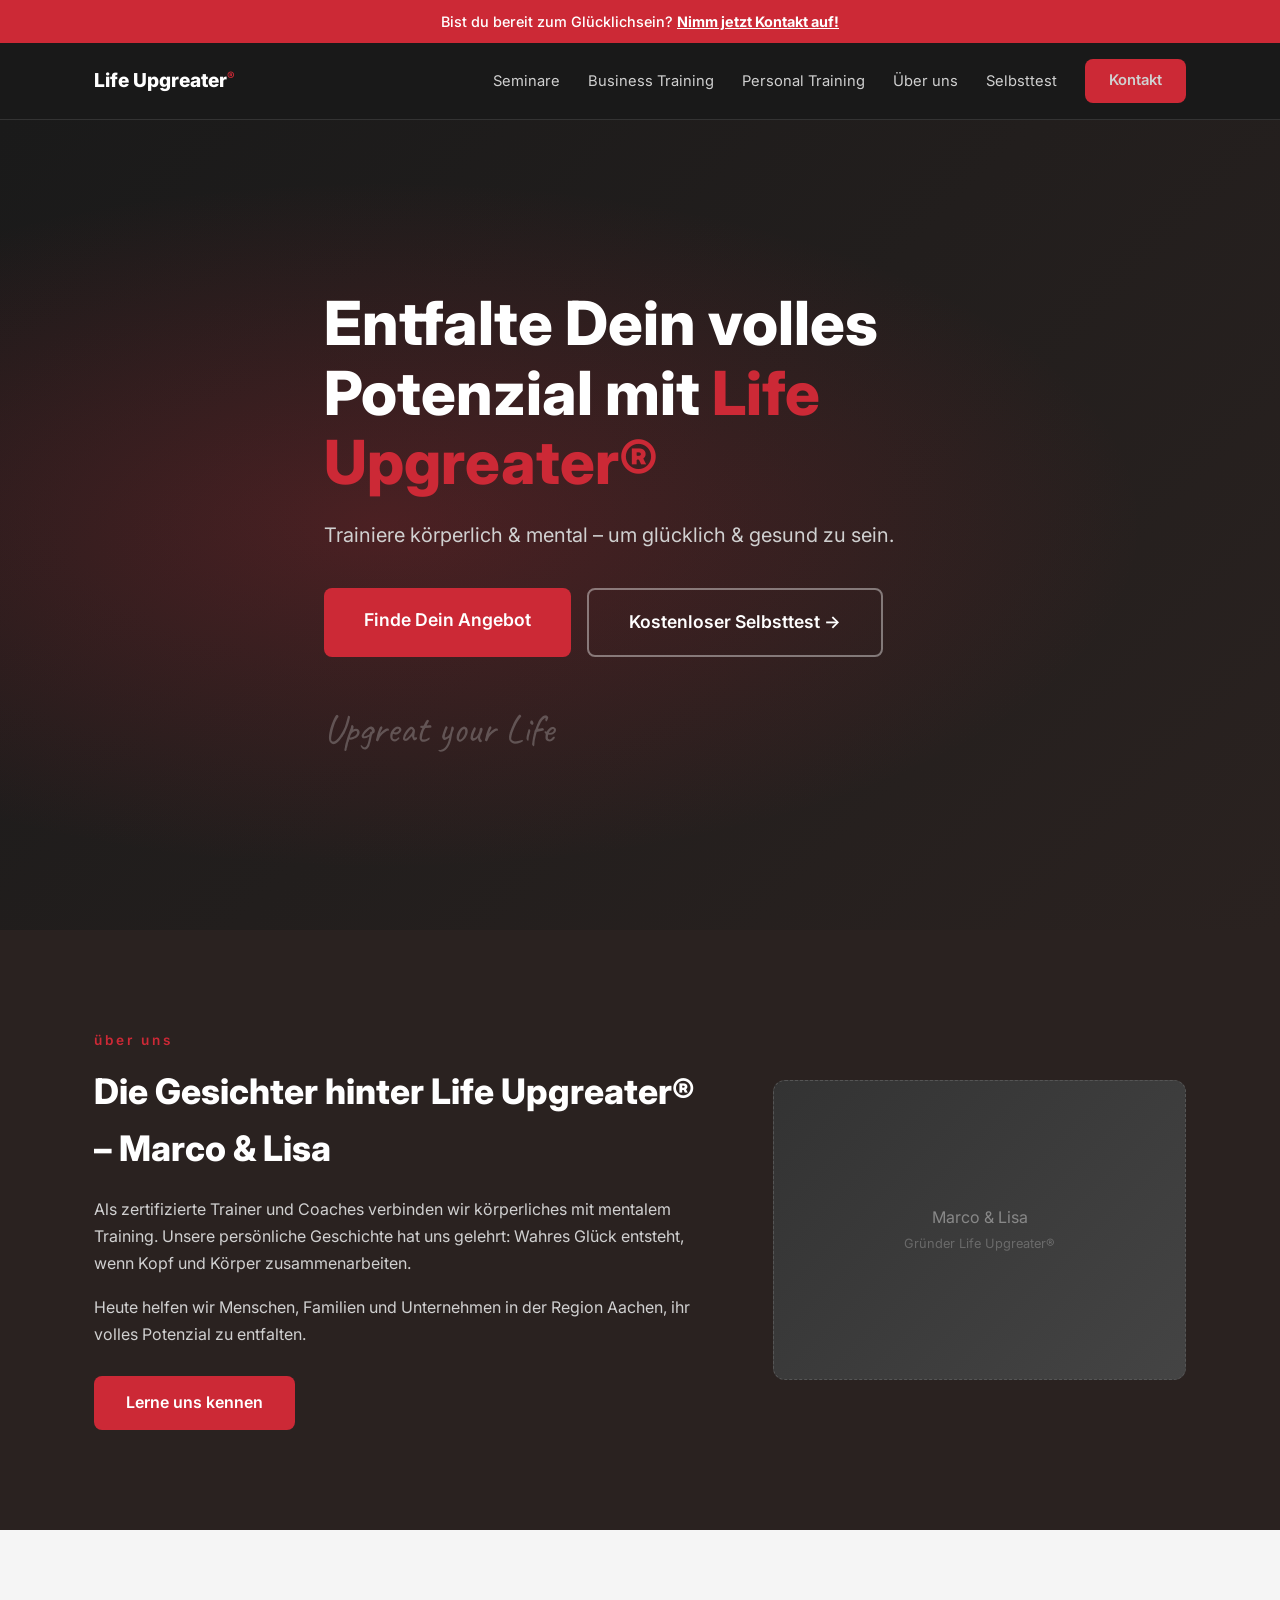
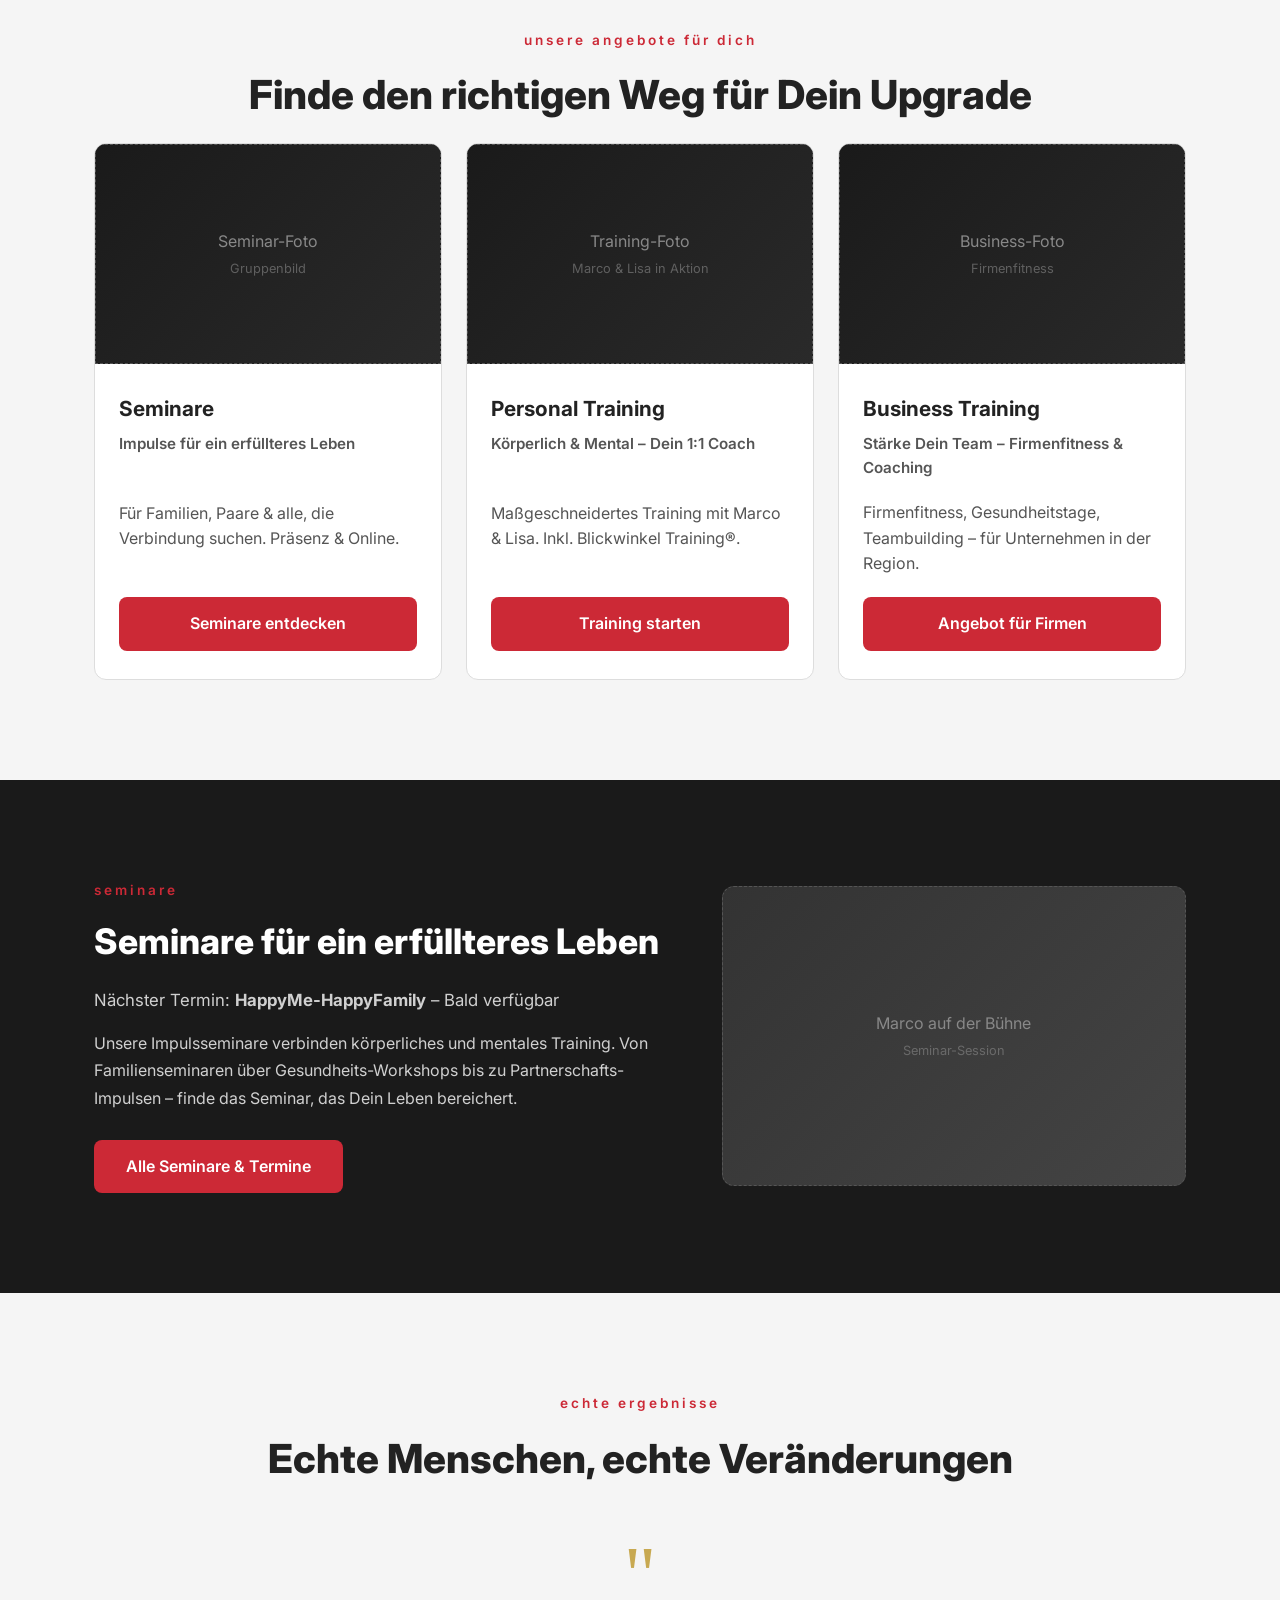
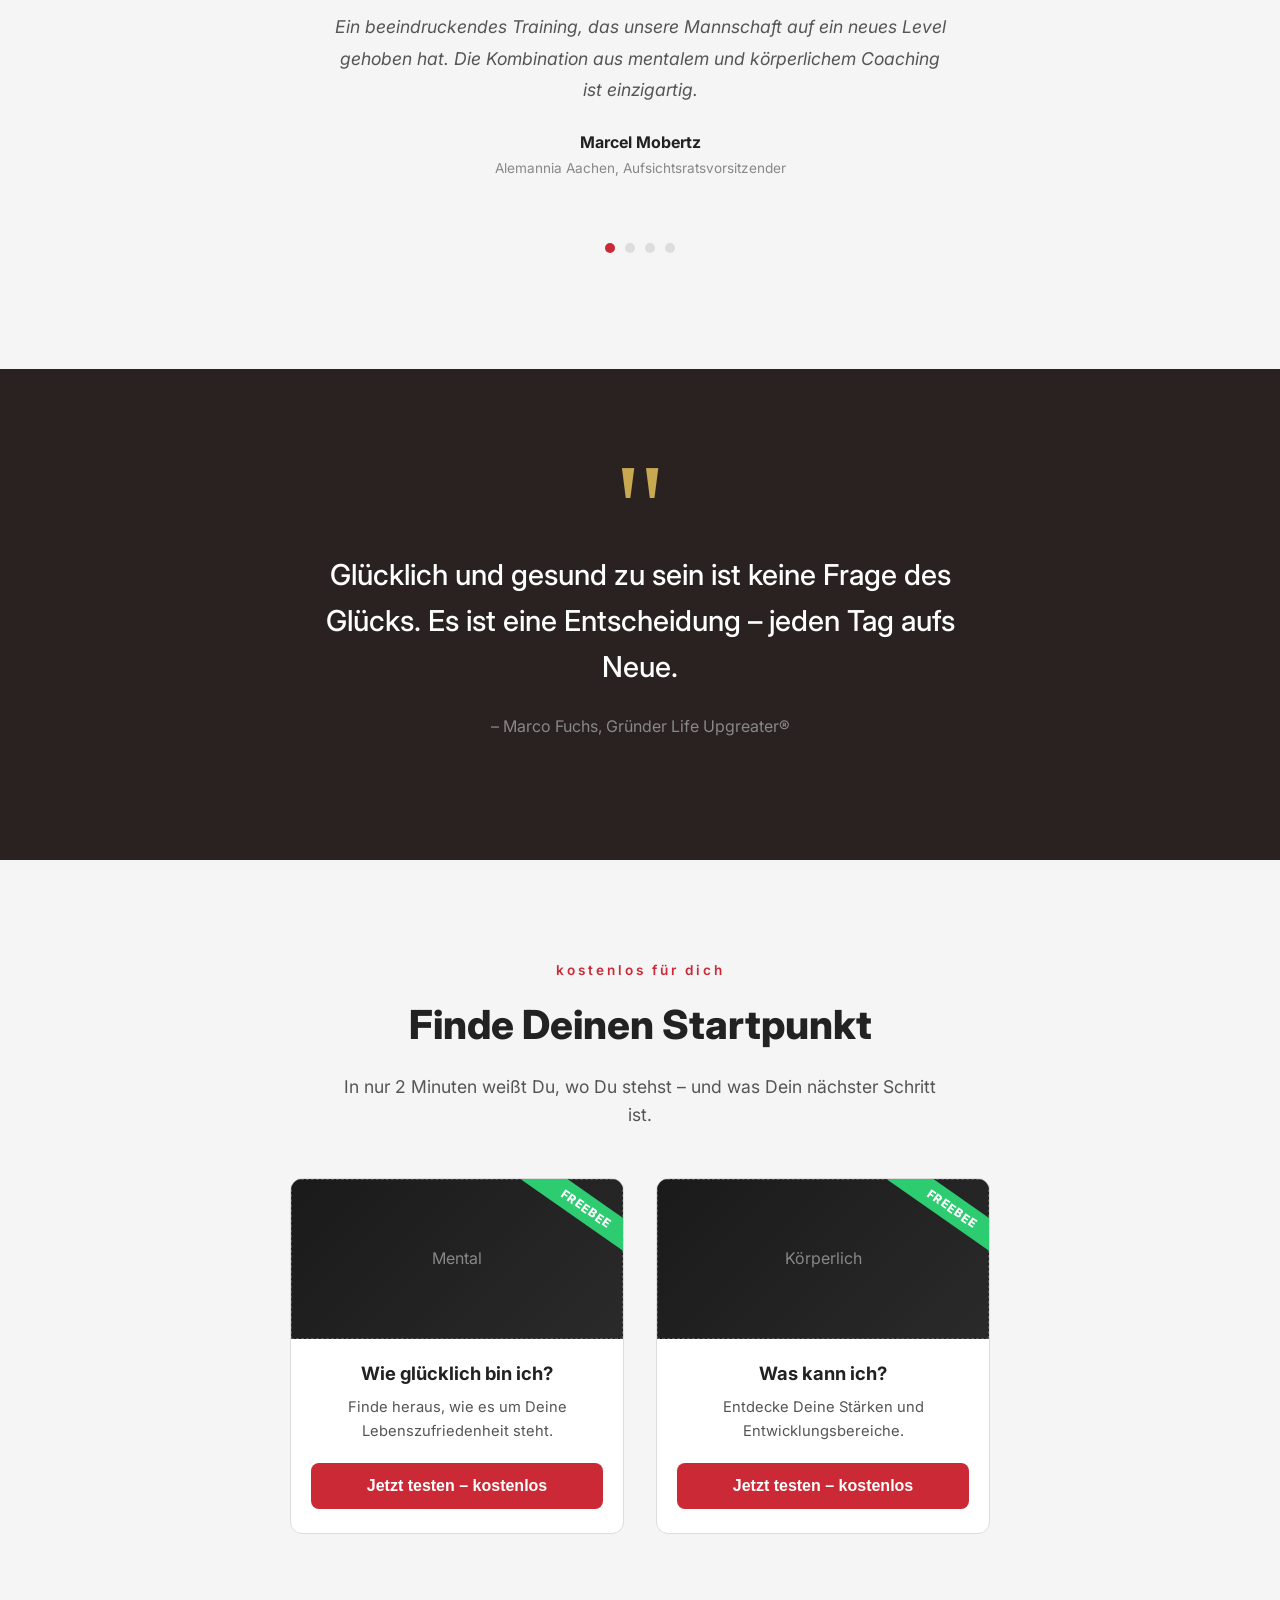
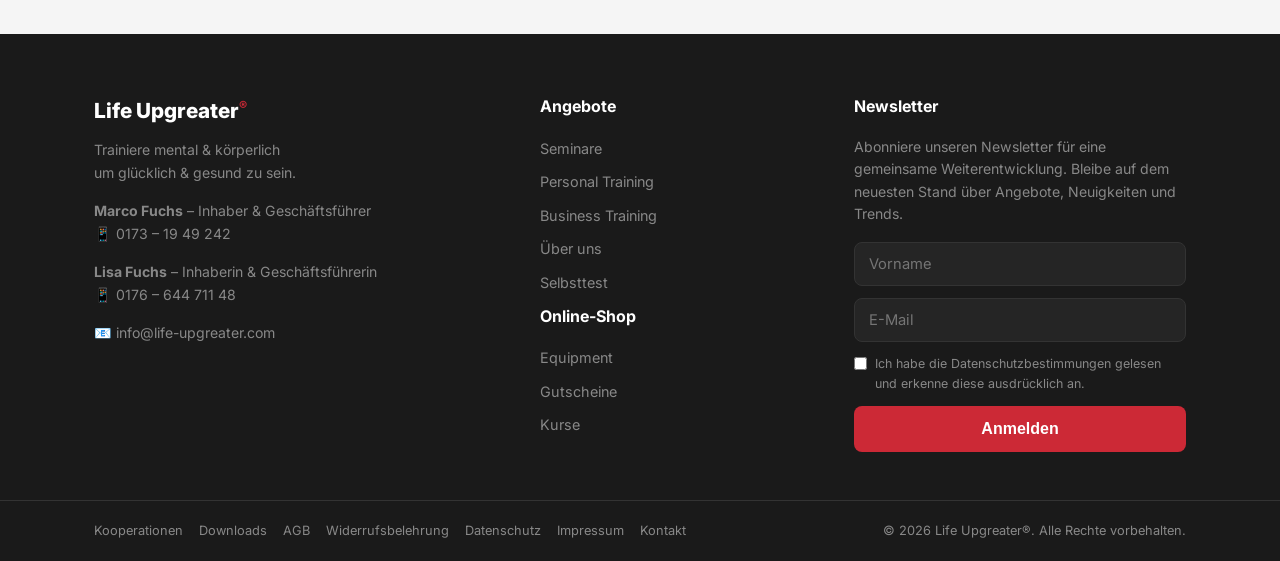
==== commit f5c152f4: "remove: trust bar section from homepage https://claude.ai/code/session_01JUxW7gA6b4be2Y8rrpjPU9" ====
--- a/index.html
+++ b/index.html
@@ -48,35 +48,6 @@
       <span class="hero-handwriting">Upgreat your Life</span>
     </div>
   </header>
-
-  <!-- ===== SEKTION 2: VERTRAUENSLEISTE (NEU) ===== -->
-  <section class="trust-bar">
-    <div class="container trust-container">
-      <div class="trust-item">
-        <span class="trust-icon">📅</span>
-        <span class="trust-number">Seit 2017</span>
-        <span class="trust-label">aktiv</span>
-      </div>
-      <div class="trust-divider"></div>
-      <div class="trust-item">
-        <span class="trust-icon">👥</span>
-        <span class="trust-number">500+</span>
-        <span class="trust-label">Teilnehmer</span>
-      </div>
-      <div class="trust-divider"></div>
-      <div class="trust-item">
-        <span class="trust-icon">⭐</span>
-        <span class="trust-number">4.9 ★</span>
-        <span class="trust-label">Bewertung</span>
-      </div>
-      <div class="trust-divider"></div>
-      <div class="trust-item">
-        <span class="trust-icon">📍</span>
-        <span class="trust-number">Aachen</span>
-        <span class="trust-label">& Online</span>
-      </div>
-    </div>
-  </section>
 
   <!-- ===== SEKTION 3: ÜBER UNS TEASER ===== -->
   <section class="ueber-uns" id="ueber">
--- a/styles.css
+++ b/styles.css
@@ -9,7 +9,7 @@
   /* Mockup Farbschema */
   --bg-dark: #1A1A1A;
   --bg-warm-dark: #2A2220;
-  --bg-trust: #1B2A4A;
+
   --bg-light: #F5F5F5;
   --bg-white: #FFFFFF;
   --accent: #CC2936;
@@ -261,48 +261,6 @@
   display: block;
 }
 
-/* ===== TRUST BAR ===== */
-.trust-bar {
-  background: var(--bg-trust);
-  padding: 28px 0;
-}
-
-.trust-container {
-  display: flex;
-  align-items: center;
-  justify-content: center;
-  gap: 48px;
-}
-
-.trust-item {
-  display: flex;
-  flex-direction: column;
-  align-items: center;
-  gap: 2px;
-}
-
-.trust-icon {
-  font-size: 1.4rem;
-  margin-bottom: 4px;
-}
-
-.trust-number {
-  font-size: 1.2rem;
-  font-weight: 800;
-  color: var(--gold);
-}
-
-.trust-label {
-  font-size: 0.82rem;
-  color: var(--text-light);
-}
-
-.trust-divider {
-  width: 1px;
-  height: 40px;
-  background: rgba(255,255,255,0.15);
-}
-
 /* ===== ÜBER UNS ===== */
 .ueber-uns {
   padding: 100px 0;
@@ -981,17 +939,6 @@
     text-align: center;
   }
 
-  .trust-container {
-    flex-wrap: wrap;
-    gap: 24px;
-  }
-  .trust-divider {
-    display: none;
-  }
-  .trust-item {
-    flex: 0 0 calc(50% - 12px);
-  }
-
   .test-selection {
     grid-template-columns: 1fr;
   }
